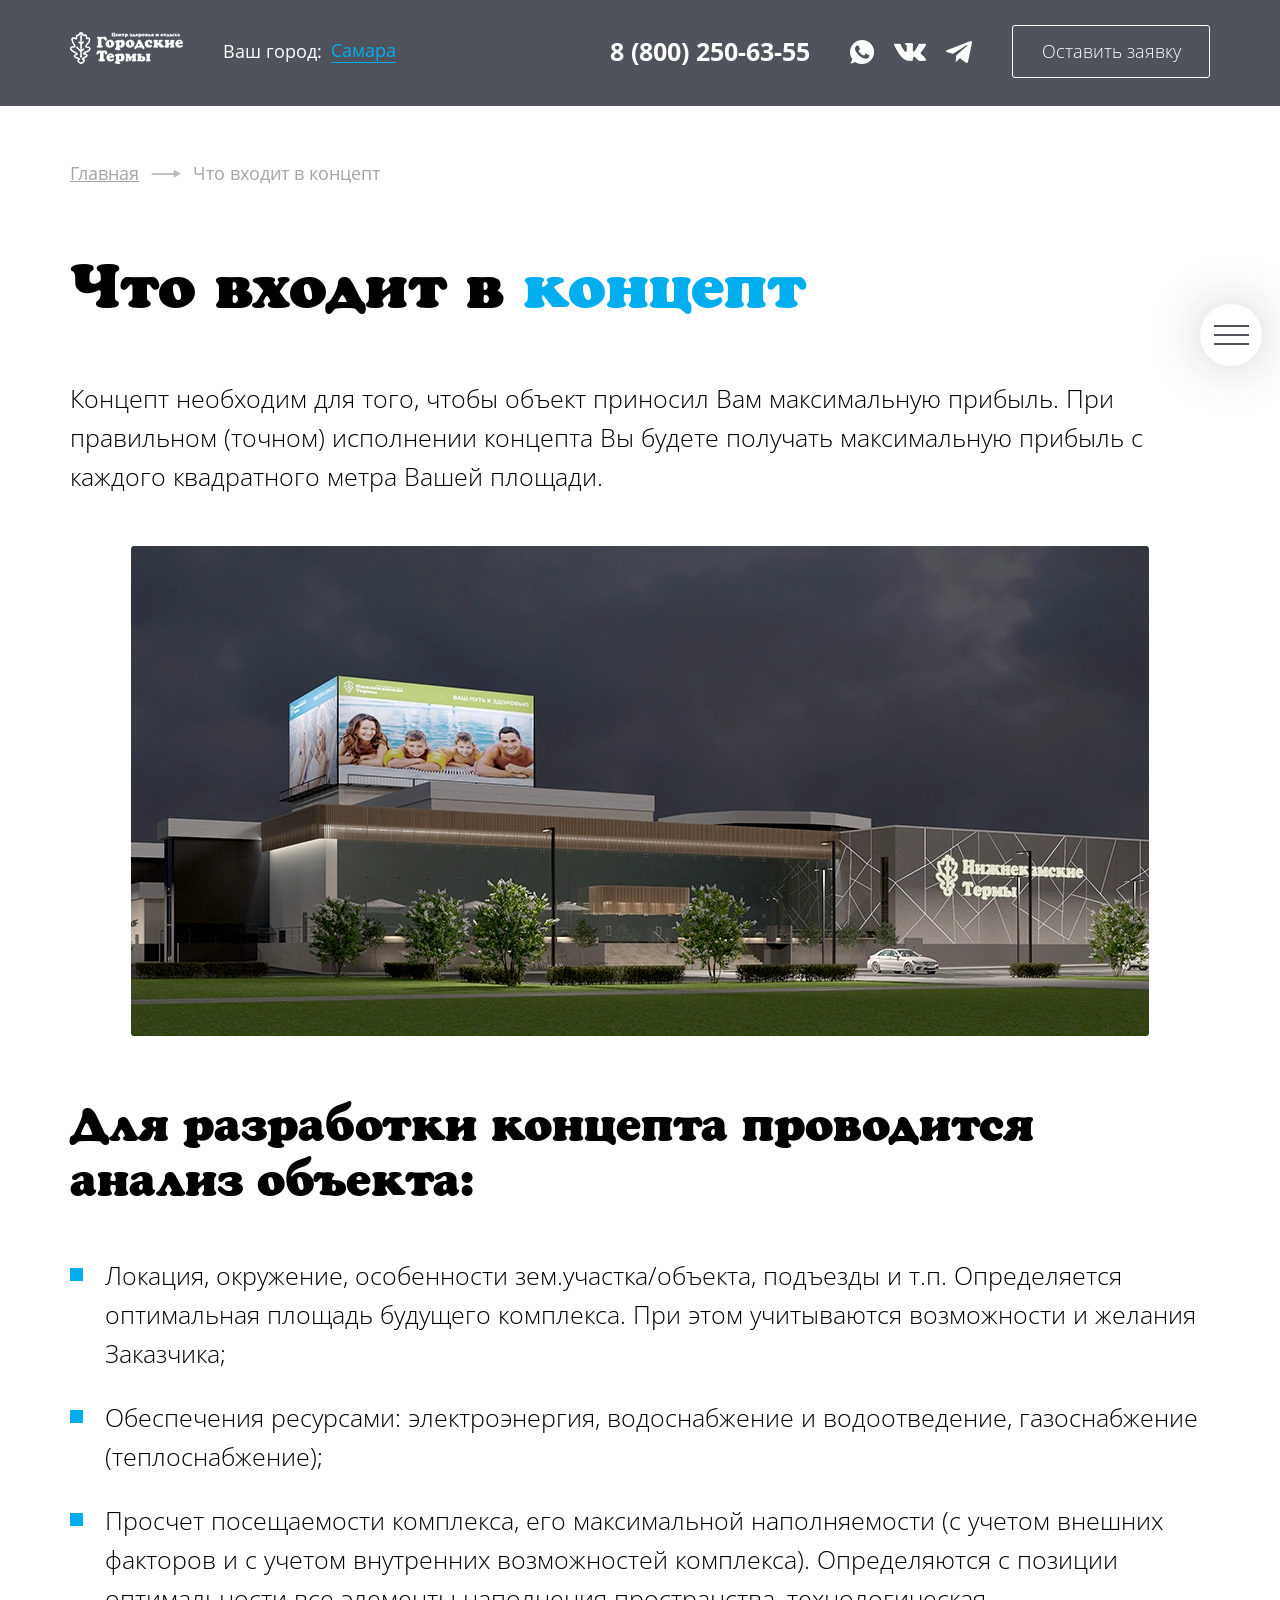
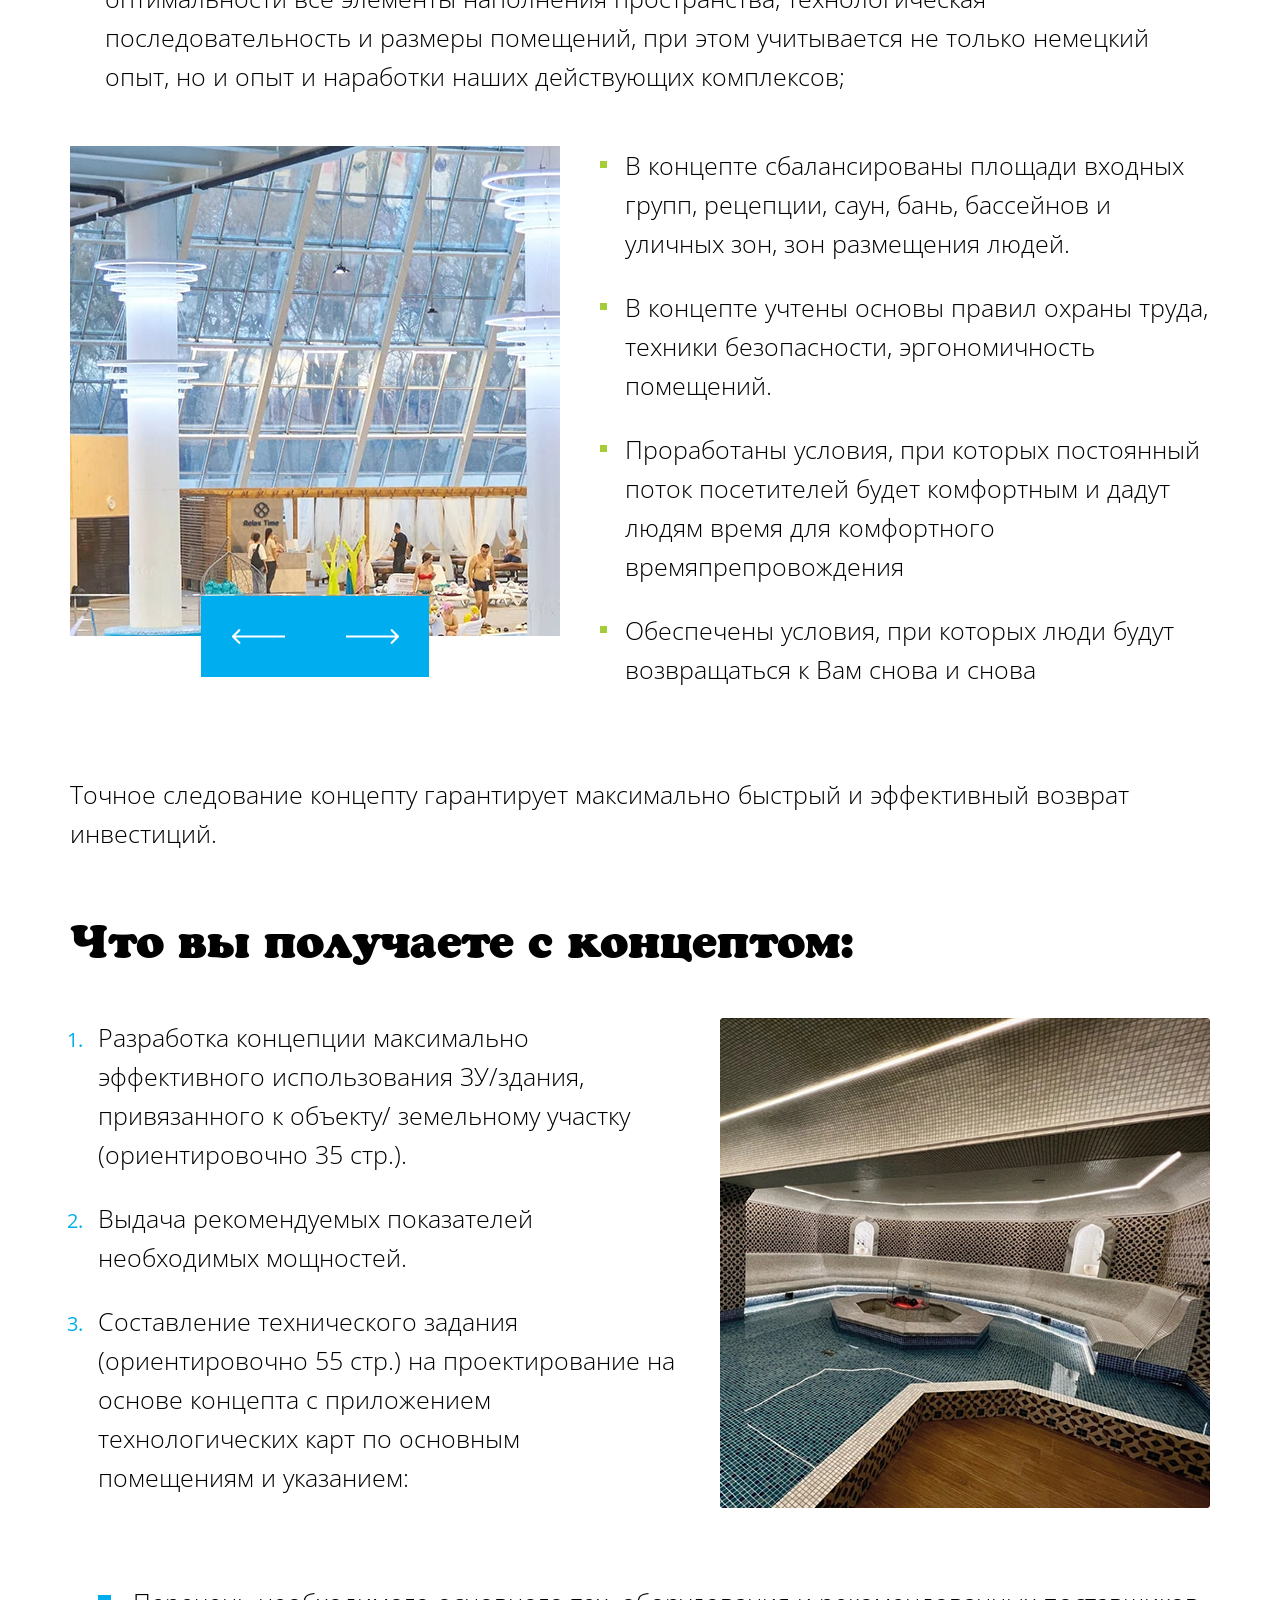
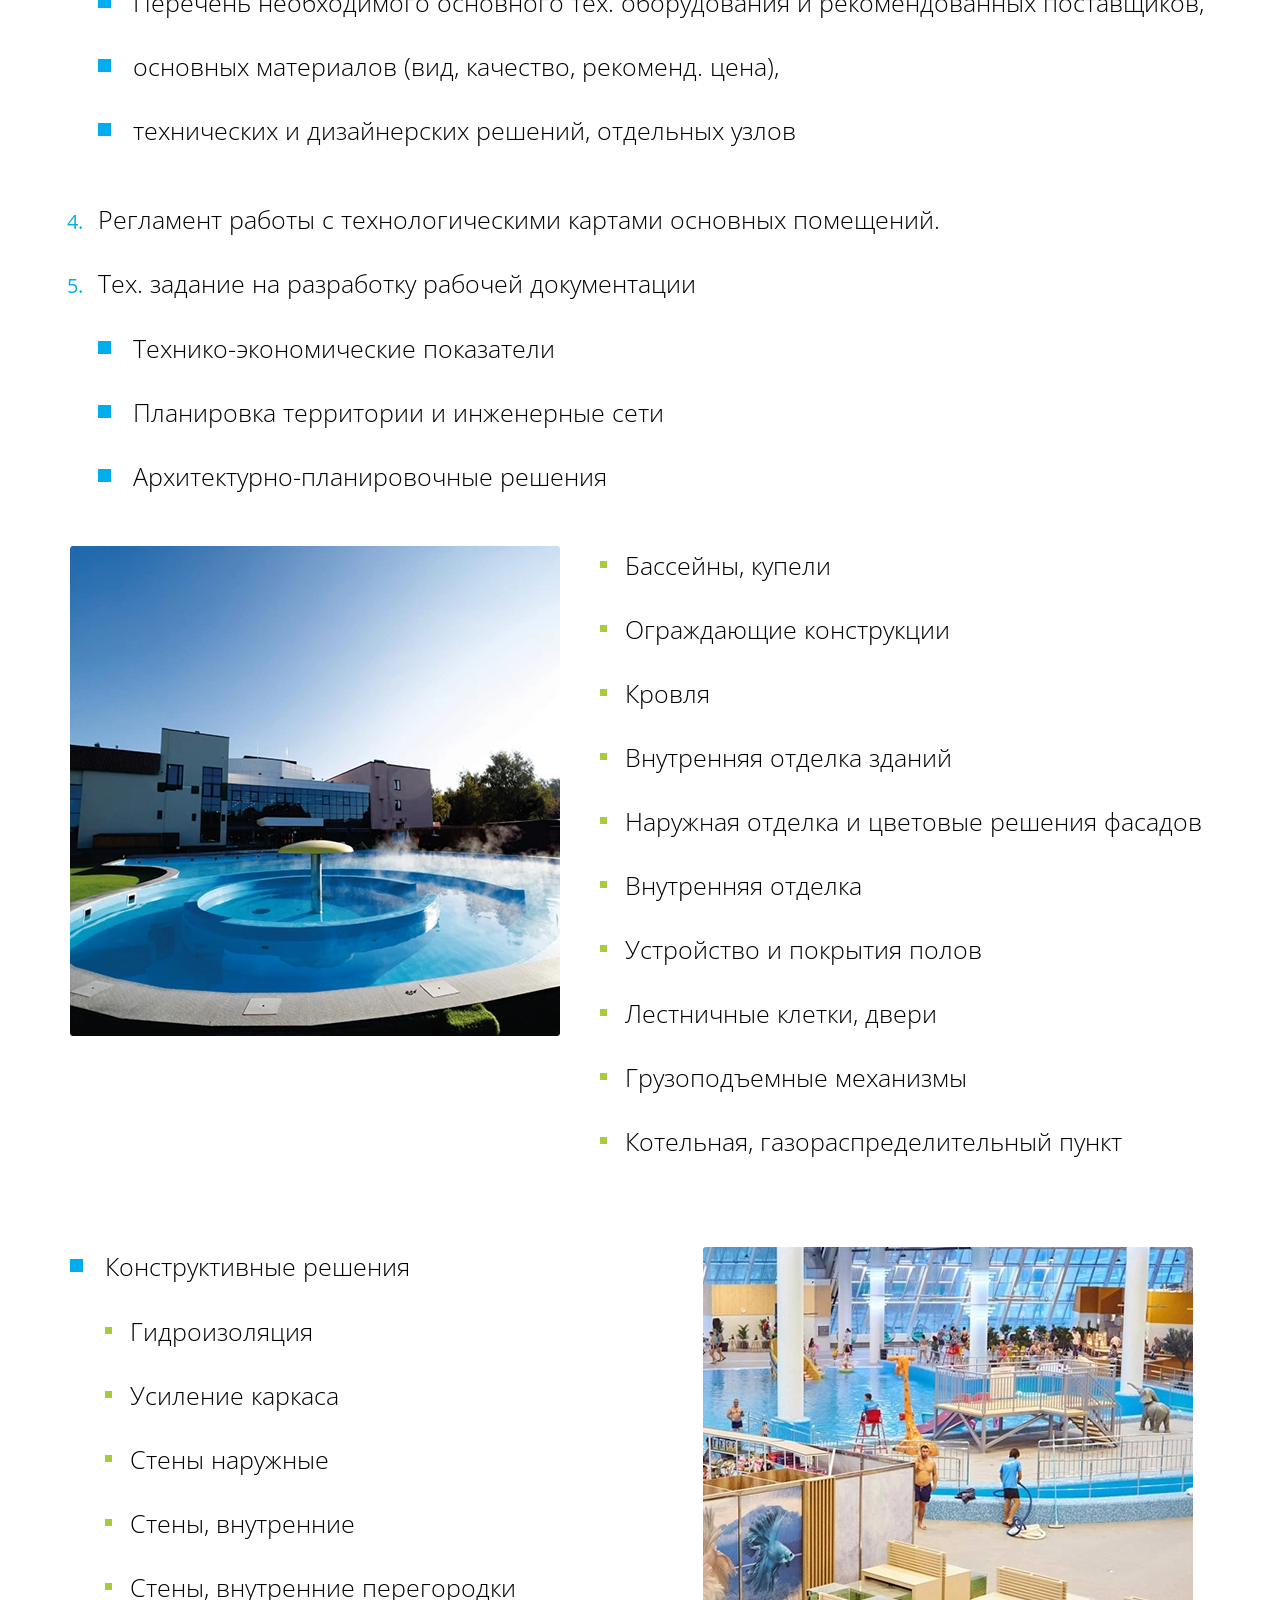
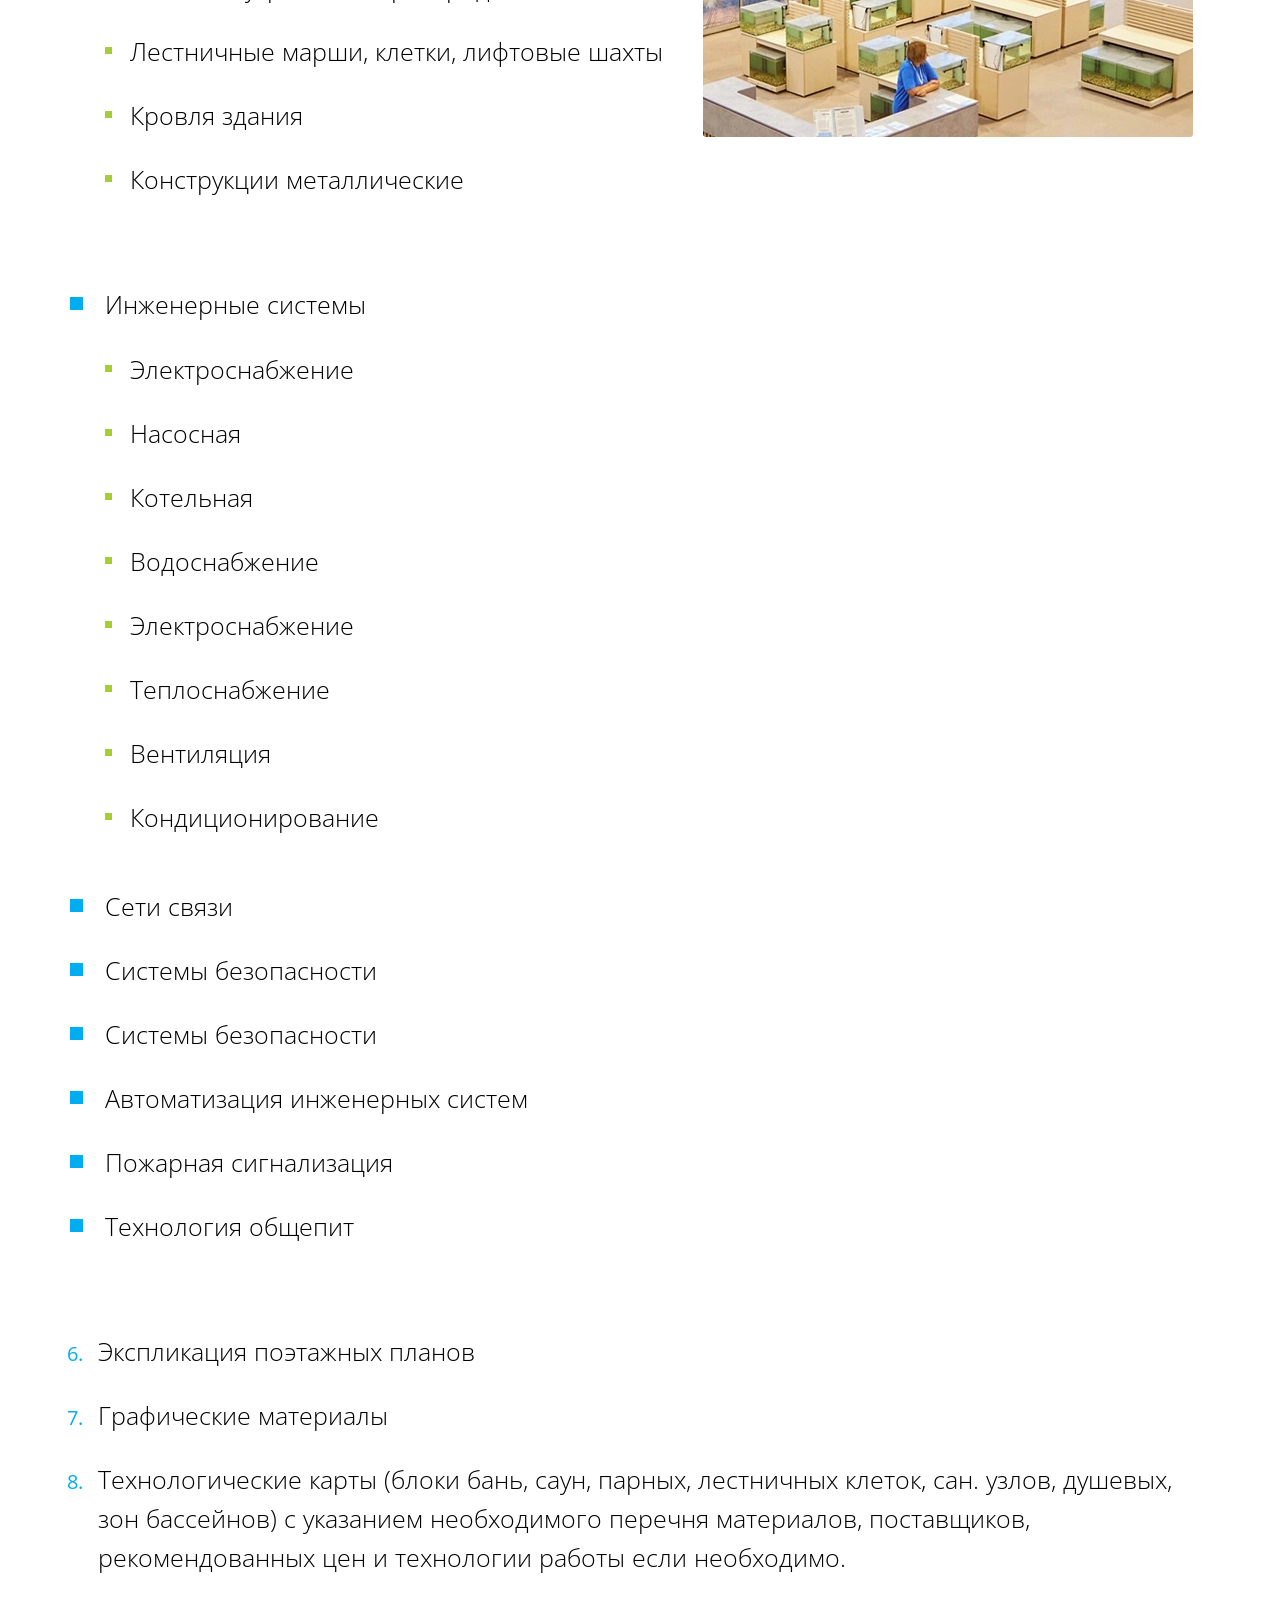
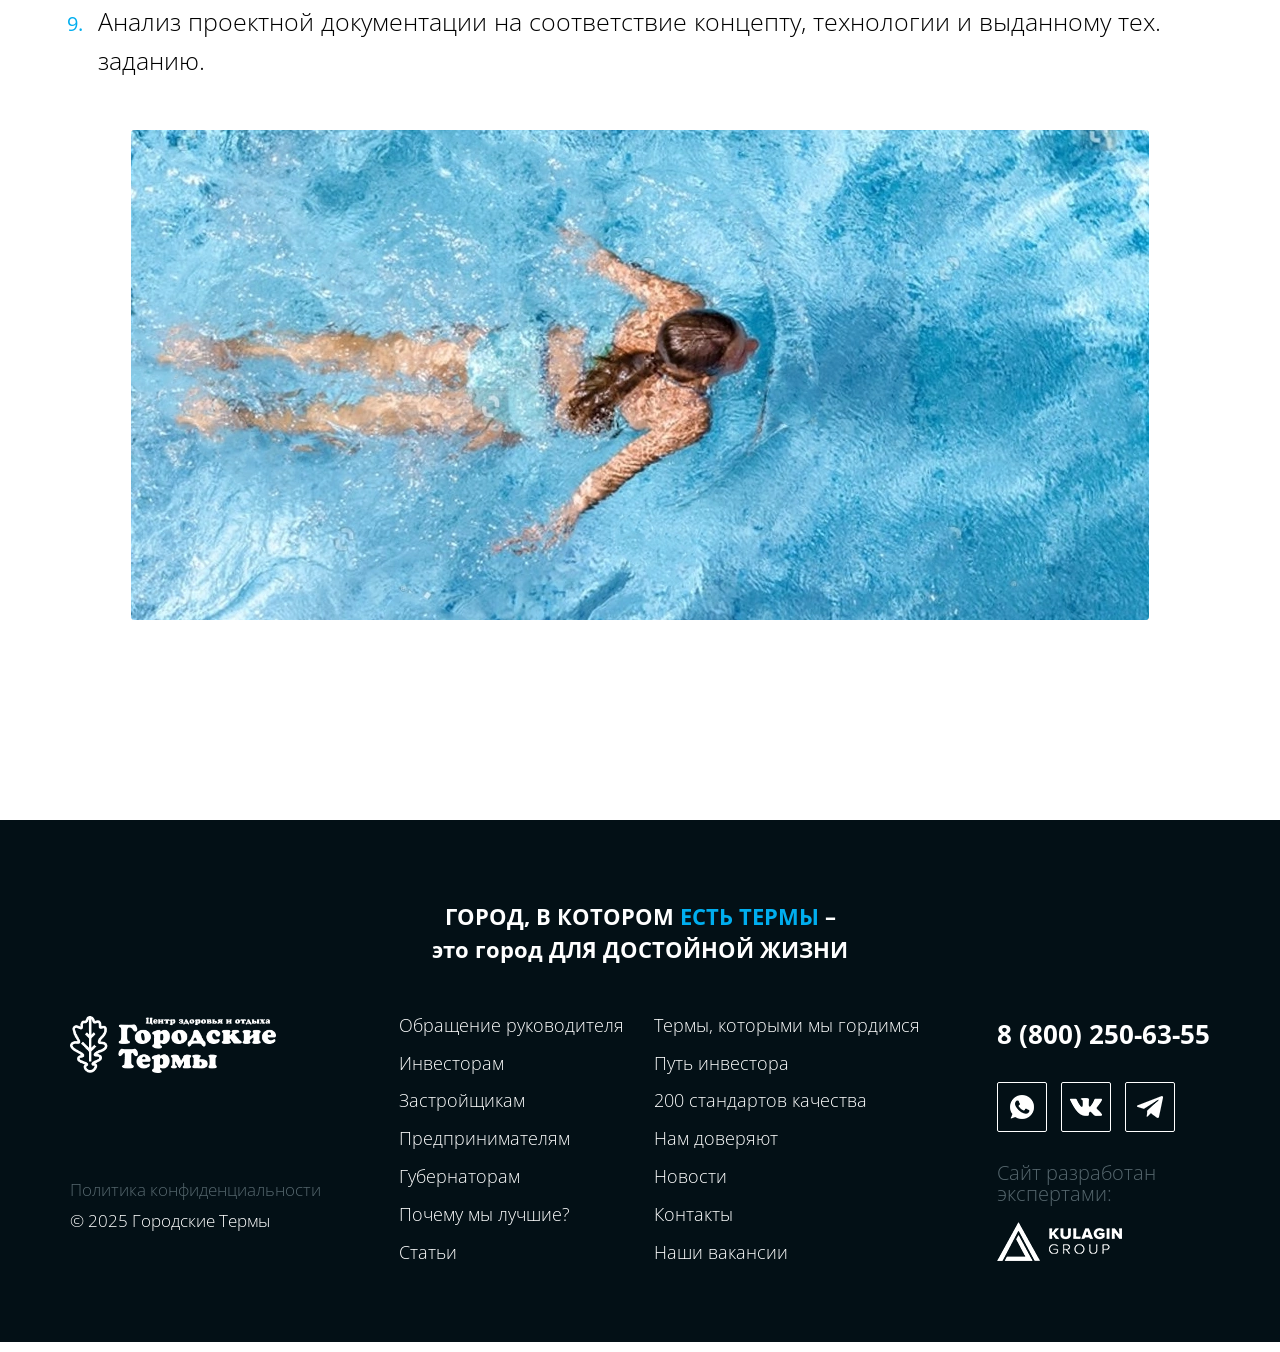
==== concept.html @ 2ad308ad "concept" ====
<!doctype html>
<html lang="en">
<head>
  <meta charset="UTF-8">
  <meta name="viewport"
        content="width=device-width, user-scalable=no, initial-scale=1.0, maximum-scale=1.0, minimum-scale=1.0">
  <meta http-equiv="X-UA-Compatible" content="ie=edge">

  <link rel="icon" type="image/png" href="favicon/favicon-96x96.png" sizes="96x96" />
  <link rel="icon" type="image/svg+xml" href="favicon/favicon.svg" />
  <link rel="shortcut icon" href="favicon/favicon.ico" />
  <link rel="apple-touch-icon" sizes="180x180" href="favicon/apple-touch-icon.png" />
  <link rel="manifest" href="favicon/site.webmanifest" />

  <link rel="stylesheet" href="css/style.css">

  <link
    rel="stylesheet"
    href="https://cdn.jsdelivr.net/npm/swiper@11/swiper-bundle.min.css"
  />

  <script src="https://cdn.jsdelivr.net/npm/swiper@11/swiper-bundle.min.js"></script>

  <title>Городские термы</title>

</head>
<body>

  <header class="header section">
    <div class="container header__container">
      <div class="header__row">
        <div class="header__box">
          <div class="header__logo">
            <picture class="header__logo-img">
              <source media="(min-width: 1024px)" srcset="img/logo-desktop.png">
              <img src="img/logo.png" alt="terms">
            </picture>
          </div>
          <div class="header__city">
            <div class="header__city-title">
              <span>Ваш город:</span>
              <div class="header__city-content">
                <button class="header__city-btn" id="city-btn">Самара</button>
                <div class="header__city-menu" id="city-menu">
                  <div class="header__city-ul">
                    <button class="header__city-close" id="city-close">
                      <img src="img/close.png" alt="close">
                      <img src="img/close-hover.png" alt="close">
                    </button>
                    <div class="header__city-list-title">Выберите город</div>
                    <div class="header__city-li">Нижнекамск</div>
                    <div class="header__city-li">Самара</div>
                    <div class="header__city-li">Воткинск</div>
                  </div>
                </div>
              </div>
            </div>
          </div>
        </div>
        <div class="header__block">
          <a href="tel:88002506355" class="header__tel">8 (800) 250-63-55</a>
          <div class="header__wrap">
            <div class="header__social">
              <a href="#" class="header__social-link">
                <img src="img/whatsapp.png" alt="whatsApp">
                <img src="img/whatsapp-hover.png" alt="whatsApp">
              </a>
              <a href="#" class="header__social-link">
                <img src="img/vk.png" alt="vkontakte">
                <img src="img/vk-hover.png" alt="vkontakte">
              </a>
              <a href="#" class="header__social-link">
                <img src="img/tg.png" alt="telegram">
                <img src="img/tg-hover.png" alt="telegram">
              </a>
            </div>
            <button data-modal class="button header__button">Оставить заявку</button>
          </div>
        </div>
      </div>
    </div>
  </header>
  <!-- /.header section -->

  <div class="concept__burger">
    <div class="concept__burger-line"></div>
    <div class="concept__burger-line"></div>
    <div class="concept__burger-line"></div>
  </div>

  <main>

    <div class="breadcrumbs section">
        <div class="container breadcrumbs__container">
            <div class="breadcrumbs__row">
                <a href="/" class="breadcrumbs__link">Главная</a>
                <img src="img/breadcrumbs-arrow.png" alt="arrow">
                <a class="breadcrumbs__link">Что входит в концепт</a>
            </div>
        </div>
    </div>

    <section class="section concept">
        <div class="container concept__container">
            <h1 class="concept__title">Что входит в <span>концепт</span></h1>
            <div class="concept__row">
                <div class="concept__content">
                    <p>Концепт необходим для того, чтобы объект приносил Вам максимальную прибыль. При правильном (точном) исполнении концепта Вы будете получать максимальную прибыль с каждого квадратного метра Вашей площади.</p>
                    <img src="img/concept/photo1.webp" alt="photo">
                    <h2>Для разработки концепта проводится <br> анализ объекта:</h2>
                    <ul>
                        <li>Локация, окружение, особенности зем.участка/объекта, подъезды и т.п. Определяется  оптимальная площадь будущего комплекса. При этом учитываются возможности и желания Заказчика;</li>
                        <li>Обеспечения ресурсами: электроэнергия, водоснабжение и водоотведение, газоснабжение (теплоснабжение);</li>
                        <li>Просчет посещаемости комплекса, его максимальной наполняемости (с учетом внешних факторов и с учетом внутренних возможностей  комплекса). Определяются с позиции оптимальности все элементы наполнения пространства, технологическая последовательность и размеры помещений, при этом учитывается не только немецкий опыт, но и опыт и наработки наших действующих комплексов;</li>
                    </ul>
                    <div class="concept__content-row">
                        <div class="concept__content-slider">
                            <div class="concept__content-window">
                                <div class="concept__content-field swiper-wrapper">
                                    <div class="concept__content-card swiper-slide">
                                        <img src="img/concept/photo2.webp" alt="photo">
                                    </div>
                                    <div class="concept__content-card swiper-slide">
                                        <img src="img/concept/photo2.webp" alt="photo">
                                    </div>
                                    <div class="concept__content-card swiper-slide">
                                        <img src="img/concept/photo2.webp" alt="photo">
                                    </div>
                                    <div class="concept__content-card swiper-slide">
                                        <img src="img/concept/photo2.webp" alt="photo">
                                    </div>
                                    <div class="concept__content-card swiper-slide">
                                        <img src="img/concept/photo2.webp" alt="photo">
                                    </div>
                                    <div class="concept__content-card swiper-slide">
                                        <img src="img/concept/photo2.webp" alt="photo">
                                    </div>
                                </div>
                            </div>
                            <div class="slider__interface concept__interface">
                                <button class="slider__btn concept-arrow-prev">
                                    <img src="img/arrow-prev.png" alt="previous">
                                </button>
                                <button class="slider__btn concept-arrow-next">
                                    <img src="img/arrow-next.png" alt="next">
                                </button>
                            </div>
                        </div>
                        <ul class="green">
                            <li>В концепте сбалансированы площади входных групп, рецепции, саун, бань, бассейнов и уличных зон, зон размещения людей. </li>
                            <li>В концепте учтены основы правил охраны труда, техники безопасности, эргономичность помещений.</li>
                            <li>Проработаны условия, при которых постоянный поток посетителей будет комфортным и дадут людям время для комфортного времяпрепровождения</li>
                            <li>Обеспечены условия, при которых люди будут возвращаться к Вам снова и снова</li>
                        </ul>
                    </div>
                    <p>Точное следование концепту гарантирует максимально быстрый и эффективный возврат инвестиций.</p>
                    <h3>Что вы получаете с концептом:</h3>
                    <span class="concept__content-row">
                        <ol>
                            <li>Разработка концепции максимально эффективного использования ЗУ/здания, привязанного к объекту/ земельному участку (ориентировочно 35 стр.).</li>
                            <li>Выдача рекомендуемых показателей необходимых мощностей.</li>
                            <li>Составление технического задания (ориентировочно 55 стр.) на проектирование на основе концепта с  приложением  технологических карт по основным помещениям и указанием:</li>
                        </ol>
                        <img src="img/concept/photo3.webp" alt="photo">
                    </span>
                    <ul class="pl">
                        <li>Перечень необходимого основного тех. оборудования и рекомендованных поставщиков,</li>
                        <li>основных материалов (вид, качество, рекоменд. цена),</li>
                        <li>технических и дизайнерских решений, отдельных узлов</li>
                    </ul>
                    <ol start="4">
                        <li>Регламент работы с технологическими картами основных помещений.</li>
                        <li>
                            Тех. задание на разработку рабочей документации
                            <ul>
                                <li>Технико-экономические показатели</li>
                                <li>Планировка территории и инженерные сети</li>
                                <li>Архитектурно-планировочные решения</li>
                            </ul>
                        </li>
                    </ol>
                    <span class="concept__content-row">
                        <img src="img/concept/photo4.webp" alt="photo">
                        <ul class="green">
                            <li>Бассейны, купели</li>
                            <li>Ограждающие конструкции</li>
                            <li>Кровля</li>
                            <li>Внутренняя отделка зданий</li>
                            <li>Наружная отделка и цветовые решения фасадов</li>
                            <li>Внутренняя отделка</li>
                            <li>Устройство и покрытия полов</li>
                            <li>Лестничные клетки, двери</li>
                            <li>Грузоподъемные механизмы</li>
                            <li>Котельная, газораспределительный пункт</li>
                        </ul>
                    </span>
                    <span class="concept__content-row">
                        <ul>
                            <li>
                                Конструктивные решения
                                <span class="concept__content-row">
                                    <ul class="green">
                                        <li>Гидроизоляция</li>
                                        <li>Усиление каркаса</li>
                                        <li>Стены наружные</li>
                                        <li>Стены, внутренние</li>
                                        <li>Стены, внутренние перегородки</li>
                                        <li>Лестничные марши, клетки, лифтовые шахты</li>
                                        <li>Кровля здания</li>
                                        <li>Конструкции металлические</li>
                                    </ul>
                                </span>
                            </li>
                            <li>
                                Инженерные системы
                                <ul class="green">
                                    <li>Электроснабжение</li>
                                    <li>Насосная</li>
                                    <li>Котельная</li>
                                    <li>Водоснабжение</li>
                                    <li>Электроснабжение</li>
                                    <li>Теплоснабжение</li>
                                    <li>Вентиляция</li>
                                    <li>Кондиционирование</li>
                                </ul>
                            </li>
                            <li>Сети связи</li>
                            <li>Системы безопасности</li>
                            <li>Системы безопасности</li>
                            <li>Автоматизация инженерных систем</li>
                            <li>Пожарная сигнализация</li>
                            <li>Технология общепит</li>
                        </ul>
                        <img src="img/concept/photo5.webp" alt="photo">
                    </span>
                    <ol start="6">
                        <li>Экспликация поэтажных планов</li>
                        <li>Графические материалы</li>
                        <li>Технологические карты (блоки бань, саун, парных,  лестничных клеток,  сан. узлов, душевых, зон бассейнов) с указанием необходимого перечня материалов, поставщиков, рекомендованных цен и технологии работы если необходимо.</li>
                        <li>Анализ проектной документации на соответствие концепту,  технологии и выданному тех. заданию.</li>
                    </ol>
                    <img src="img//concept/photo6.webp" alt="photo">
                </div>
                <div class="concept__menu">
                    <button class="concept__menu-close">
                        <img src="img/close.png" alt="close">
                        <img src="img/close-hover.png" alt="close">
                    </button>
                    <div class="concept__menu-ul">
                        <a href="#" class="concept__menu-link">
                            <span class="concept__menu-link-num">01</span>
                            <span class="concept__menu-link-text">Концепт- это пакет <br> документов</span>
                        </a>
                        <a href="#" class="concept__menu-link">
                            <span class="concept__menu-link-num">02</span>
                            <span class="concept__menu-link-text">Перечень работ <br> при управлении <br> ЦЗиО</span>
                        </a>
                        <a href="#" class="concept__menu-link">
                            <span class="concept__menu-link-num">03</span>
                            <span class="concept__menu-link-text">Прайс-лист</span>
                        </a>
                        <a href="#" class="concept__menu-link">
                            <span class="concept__menu-link-num">04</span>
                            <span class="concept__menu-link-text">Что входит <br> в договор-концепт</span>
                        </a>
                        <a href="#" class="concept__menu-link">
                            <span class="concept__menu-link-num">05</span>
                            <span class="concept__menu-link-text">Что входит в <br> договор-франшизы</span>
                        </a>
                        <a href="#" class="concept__menu-link">
                            <span class="concept__menu-link-num">06</span>
                            <span class="concept__menu-link-text">Что входит <br> во франшизу</span>
                        </a>
                        <a href="#" class="concept__menu-link">
                            <span class="concept__menu-link-num">07</span>
                            <span class="concept__menu-link-text">Что входит <br> в концепт</span>
                        </a>
                    </div>
                </div>
            </div>
        </div>
    </section>
    <!-- /.section concept -->

  </main>

  <footer class="section footer">
    <div class="container footer__container">
      <h3 class="footer__title">Город, в котором <br> <span class="footer__title-color">есть Термы</span> – <br> <span class="footer__title-low">это город</span> <br> для достойной жизни</h3>
      <div class="footer__row">
        <div class="footer__box">
          <div class="footer__logo">
            <img src="img/logo-black.png" alt="terms">
          </div>
          <div class="footer__politics desktop">
            Политика конфиденциальности
            <span>© 2025 Городские Термы</span>
          </div>
        </div>
        <div class="footer__wrap">
          <a href="tel:88002506355" class="footer__tel">8 (800) 250-63-55</a>
          <div class="footer__social">
            <a href="#" class="footer__social-link">
              <img src="img/whatsapp.png" alt="WhatsApp">
              <img src="img/whatsapp-hover.png" alt="WhatsApp">
            </a>
            <a href="#" class="footer__social-link">
              <img src="img/vk.png" alt="vkontakte">
              <img src="img/vk-hover.png" alt="vkontakte">
            </a>
            <a href="#" class="footer__social-link">
              <img src="img/tg.png" alt="telegram">
              <img src="img/tg-hover.png" alt="telegram">
            </a>
          </div>
          <div class="footer__kulagin desktop">
            <div class="footer__kulagin-title">Сайт разработан <br> экспертами:</div>
            <a href="#" class="footer__kulagin-link">
              <img src="img/kulagin.png" alt="kulagin">
              <img src="img/kulagin-hover.png" alt="kulagin">
            </a>
          </div>
        </div>
        <div class="footer__links">
          <div class="footer__block">
            <a href="#" class="footer__block-link">Обращение руководителя</a>
            <a href="#" class="footer__block-link">Инвесторам</a>
            <a href="#" class="footer__block-link">Застройщикам</a>
            <a href="#" class="footer__block-link">Предпринимателям</a>
            <a href="#" class="footer__block-link">Губернаторам</a>
            <a href="#" class="footer__block-link">Почему мы лучшие?</a>
            <a href="#" class="footer__block-link">Статьи</a>
          </div>
          <div class="footer__block">
            <a href="#" class="footer__block-link">Термы, которыми мы гордимся</a>
            <a href="#" class="footer__block-link">Путь инвестора</a>
            <a href="#" class="footer__block-link">200 стандартов качества</a>
            <a href="#" class="footer__block-link">Нам доверяют</a>
            <a href="#" class="footer__block-link">Новости</a>
            <a href="#" class="footer__block-link">Контакты</a>
            <a href="#" class="footer__block-link">Наши вакансии</a>
          </div>
        </div>
      </div>
      <div class="footer__politics">
          Политика конфиденциальности
          <span>© 2025 Городские Термы</span>
        </div>
        <div class="footer__kulagin">
          <div class="footer__kulagin-title">Сайт разработан <br> экспертами:</div>
          <a href="#" class="footer__kulagin-link">
            <img src="img/kulagin.png" alt="kulagin">
            <img src="img/kulagin-hover.png" alt="kulagin">
          </a>
        </div>
    </div>
  </footer>
  <!-- /.section footer -->

  <div class="modal">
    <div class="modal__container">
      <div class="modal__dialog">
        <button data-modal-close class="modal__close">
          <img src="img/close.png" alt="close">
          <img src="img/close-hover.png" alt="close">
        </button>
        <form class="modal__form form success">
          <div class="form__success">
            <h3 class="form__title">Ваша заявка <br> успешно отправлена</h3>
            <div class="form__subtitle">Наш представитель свяжется <br> с вами в самые короткие сроки</div>
            <button data-modal-close class="form__button button success">Вернуться на страницу</button>
          </div>
          <div class="form__content">
            <h3 class="form__title">Заполните заявку</h3>
            <div class="form__subtitle">Напишите или позвоните нам</div>
            <div class="form__fields">
              <div class="input-group form__input-group">
                <input type="text" placeholder="Ваше имя" class="input form__input">
              </div>
              <div class="input-group form__input-group">
                <input type="text" placeholder="Город" class="input form__input">
              </div>
              <div class="input-group form__input-group">
                <input type="email" placeholder="E-mail" class="input form__input">
              </div>
              <div class="input-group form__input-group">
                <input type="tel" placeholder="+7 (___)______" class="input form__input">
              </div>
            </div>
            <label class="politics form__politics">
              <input checked type="checkbox" class="politics__input">
              <span class="politics__ok"></span>
              <span class="politics__text">Я согласен на <a href="#">обработку персональных данных</a></span>
            </label>
            <button class="form__button button">Отправить</button>
          </div>
        </form>
      </div>
    </div>
  </div>

  <script src="js/script.js"></script>

</body>
</html>
---- css/style.css ----
@font-face {
  font-family: "OpenSans";
  src: url("../fonts/OpenSans/OpenSans-Bold.woff") format("woff"), url("../fonts/OpenSans/OpenSans-Bold.woff2") format("woff");
  font-weight: 700;
  font-style: normal;
}
@font-face {
  font-family: "OpenSans";
  src: url("../fonts/OpenSans/OpenSans-Light.woff") format("woff"), url("../fonts/OpenSans/OpenSans-Light.woff2") format("woff");
  font-weight: 300;
  font-style: normal;
}
@font-face {
  font-family: "OpenSans";
  src: url("../fonts/OpenSans/OpenSans.woff") format("woff"), url("../fonts/OpenSans/OpenSans.woff2") format("woff");
  font-weight: 400;
  font-style: normal;
}
@font-face {
  font-family: "OpenSans";
  src: url("../fonts/OpenSans/OpenSans-ExtraBold.woff") format("woff"), url("../fonts/OpenSans/OpenSans-ExtraBold.woff2") format("woff");
  font-weight: 800;
  font-style: normal;
}
@font-face {
  font-family: "AGCrownStyle";
  src: url("../fonts/AGCrownStyle/AGCrownStyle-Roman.woff") format("woff"), url("../fonts/AGCrownStyle/AGCrownStyle-Roman.woff2") format("woff");
  font-weight: 700;
  font-style: normal;
}
/*! normalize.css v8.0.1 | MIT License | github.com/necolas/normalize.css */
/* Document
   ========================================================================== */
/**
 * 1. Correct the line height in all browsers.
 * 2. Prevent adjustments of font size after orientation changes in iOS.
 */
html {
  line-height: 1.15; /* 1 */
  -webkit-text-size-adjust: 100%; /* 2 */
}

/* Sections
   ========================================================================== */
/**
 * Remove the margin in all browsers.
 */
body {
  margin: 0;
}

/**
 * Render the `main` element consistently in IE.
 */
main {
  display: block;
}

/* Grouping content
   ========================================================================== */
/**
 * 1. Add the correct box sizing in Firefox.
 * 2. Show the overflow in Edge and IE.
 */
hr {
  box-sizing: content-box; /* 1 */
  height: 0; /* 1 */
  overflow: visible; /* 2 */
}

/**
 * 1. Correct the inheritance and scaling of font size in all browsers.
 * 2. Correct the odd `em` font sizing in all browsers.
 */
pre {
  font-family: monospace, monospace; /* 1 */
  font-size: 1em; /* 2 */
}

/* Text-level semantics
   ========================================================================== */
/**
 * Remove the gray background on active links in IE 10.
 */
a {
  background-color: transparent;
}

/**
 * 1. Remove the bottom border in Chrome 57-
 * 2. Add the correct text decoration in Chrome, Edge, IE, Opera, and Safari.
 */
abbr[title] {
  border-bottom: none; /* 1 */
  text-decoration: underline; /* 2 */
  -webkit-text-decoration: underline dotted;
  text-decoration: underline dotted; /* 2 */
}

/**
 * Add the correct font weight in Chrome, Edge, and Safari.
 */
b,
strong {
  font-weight: bolder;
}

/**
 * 1. Correct the inheritance and scaling of font size in all browsers.
 * 2. Correct the odd `em` font sizing in all browsers.
 */
code,
kbd,
samp {
  font-family: monospace, monospace; /* 1 */
  font-size: 1em; /* 2 */
}

/**
 * Add the correct font size in all browsers.
 */
small {
  font-size: 80%;
}

/**
 * Prevent `sub` and `sup` elements from affecting the line height in
 * all browsers.
 */
sub,
sup {
  font-size: 75%;
  line-height: 0;
  position: relative;
  vertical-align: baseline;
}

sub {
  bottom: -0.25em;
}

sup {
  top: -0.5em;
}

/* Embedded content
   ========================================================================== */
/**
 * Remove the border on images inside links in IE 10.
 */
img {
  border-style: none;
}

/* Forms
   ========================================================================== */
/**
 * 1. Change the font styles in all browsers.
 * 2. Remove the margin in Firefox and Safari.
 */
button,
input,
optgroup,
select,
textarea {
  font-family: inherit; /* 1 */
  font-size: 100%; /* 1 */
  line-height: 1.15; /* 1 */
  margin: 0; /* 2 */
}

/**
 * Show the overflow in IE.
 * 1. Show the overflow in Edge.
 */
button,
input { /* 1 */
  overflow: visible;
}

/**
 * Remove the inheritance of text transform in Edge, Firefox, and IE.
 * 1. Remove the inheritance of text transform in Firefox.
 */
button,
select { /* 1 */
  text-transform: none;
}

/**
 * Correct the inability to style clickable types in iOS and Safari.
 */
button,
[type=button],
[type=reset],
[type=submit] {
  -webkit-appearance: button;
}

/**
 * Remove the inner border and padding in Firefox.
 */
button::-moz-focus-inner,
[type=button]::-moz-focus-inner,
[type=reset]::-moz-focus-inner,
[type=submit]::-moz-focus-inner {
  border-style: none;
  padding: 0;
}

/**
 * Restore the focus styles unset by the previous rule.
 */
button:-moz-focusring,
[type=button]:-moz-focusring,
[type=reset]:-moz-focusring,
[type=submit]:-moz-focusring {
  outline: 1px dotted ButtonText;
}

/**
 * Correct the padding in Firefox.
 */
fieldset {
  padding: 0.35em 0.75em 0.625em;
}

/**
 * 1. Correct the text wrapping in Edge and IE.
 * 2. Correct the color inheritance from `fieldset` elements in IE.
 * 3. Remove the padding so developers are not caught out when they zero out
 *    `fieldset` elements in all browsers.
 */
legend {
  box-sizing: border-box; /* 1 */
  color: inherit; /* 2 */
  display: table; /* 1 */
  max-width: 100%; /* 1 */
  padding: 0; /* 3 */
  white-space: normal; /* 1 */
}

/**
 * Add the correct vertical alignment in Chrome, Firefox, and Opera.
 */
progress {
  vertical-align: baseline;
}

/**
 * Remove the default vertical scrollbar in IE 10+.
 */
textarea {
  overflow: auto;
}

/**
 * 1. Add the correct box sizing in IE 10.
 * 2. Remove the padding in IE 10.
 */
[type=checkbox],
[type=radio] {
  box-sizing: border-box; /* 1 */
  padding: 0; /* 2 */
}

/**
 * Correct the cursor style of increment and decrement buttons in Chrome.
 */
[type=number]::-webkit-inner-spin-button,
[type=number]::-webkit-outer-spin-button {
  height: auto;
}

/**
 * 1. Correct the odd appearance in Chrome and Safari.
 * 2. Correct the outline style in Safari.
 */
[type=search] {
  -webkit-appearance: textfield; /* 1 */
  outline-offset: -2px; /* 2 */
}

/**
 * Remove the inner padding in Chrome and Safari on macOS.
 */
[type=search]::-webkit-search-decoration {
  -webkit-appearance: none;
}

/**
 * 1. Correct the inability to style clickable types in iOS and Safari.
 * 2. Change font properties to `inherit` in Safari.
 */
::-webkit-file-upload-button {
  -webkit-appearance: button; /* 1 */
  font: inherit; /* 2 */
}

/* Interactive
   ========================================================================== */
/*
 * Add the correct display in Edge, IE 10+, and Firefox.
 */
details {
  display: block;
}

/*
 * Add the correct display in all browsers.
 */
summary {
  display: list-item;
}

/* Misc
   ========================================================================== */
/**
 * Add the correct display in IE 10+.
 */
template {
  display: none;
}

/**
 * Add the correct display in IE 10.
 */
[hidden] {
  display: none;
}

* {
  margin: 0;
  padding: 0;
  box-sizing: border-box;
}

html {
  scroll-behavior: smooth;
}

img {
  max-width: 100%;
  height: auto;
}

body {
  font-size: 18px;
  line-height: 28px;
  font-family: "OpenSans", sans-serif;
  font-style: normal;
  font-weight: 400;
  color: #000;
  background: #fff;
}

.button {
  font-family: "OpenSans", sans-serif;
  font-weight: 700;
  font-size: 18px;
  line-height: 36px;
  text-align: center;
  color: #fff;
  cursor: pointer;
  text-decoration: none;
  border: none;
  border-radius: 3px;
  width: 100%;
  min-height: 58px;
  max-width: 268px;
  position: relative;
  background: #00adef;
  transition: 0.3s;
  display: flex;
  align-items: center;
  justify-content: center;
}
.button:hover {
  background: #1587bd;
}
.button--effect {
  position: relative;
  overflow: hidden;
}
.button--effect:hover {
  transform: none;
}
.button--effect::after {
  content: "";
  position: absolute;
  width: 100%;
  height: 200%;
  transform: translateY(-50%);
  background: linear-gradient(to right top, transparent 29%, rgba(255, 255, 255, 0.8) 29% 32%, transparent 32% 35%, rgba(255, 255, 255, 0.8) 35% 40%, transparent 42% 45%, rgba(67, 66, 66, 0.7) 45% 55%, transparent 55% 58%, rgba(255, 255, 255, 0.8) 58% 61%, transparent 61%);
  opacity: 0.3;
  left: 0;
  top: 0;
  transition: 0.8s;
  z-index: 3;
  animation: toRight 6s infinite;
}

.input {
  width: 100%;
  padding: 0;
  height: 50px;
  border: none;
  border-bottom: 2px solid #707885;
  background: transparent;
  color: #fff;
  font-family: "OpenSans", sans-serif;
  font-size: 19px;
  line-height: 36px;
  font-weight: 300;
  position: relative;
}
.input:focus {
  outline: none;
}
.input::-moz-placeholder {
  color: #fff;
}
.input::placeholder {
  color: #fff;
}

.input-group {
  width: 100%;
  position: relative;
}

.politics {
  display: flex;
  gap: 20px;
  cursor: pointer;
  align-items: flex-start;
  position: relative;
  justify-content: center;
  max-width: 460px;
  margin: 0 auto;
}
.politics a {
  color: #00aeef;
}
.politics__input {
  display: none;
}
.politics__input:checked + .politics__ok::before {
  display: block;
}
.politics__text {
  font-family: "OpenSans", sans-serif;
  font-weight: 300;
  font-size: 18px;
  line-height: 28px;
  color: #fff;
  text-align: left;
  max-width: 220px;
}
.politics__ok {
  margin-top: 5px;
  min-width: 20px;
  width: 20px;
  height: 20px;
  border: 1px solid #fff;
  border-radius: 3px;
  position: relative;
  background: transparent;
}
.politics__ok::before {
  content: "";
  position: absolute;
  left: 50%;
  top: 50%;
  transform: translate(-50%, -50%);
  width: 12px;
  height: 8px;
  background: url("../img/ok.png") no-repeat center/contain;
  display: none;
}

.img-box {
  display: flex;
  align-items: center;
  justify-content: center;
}

.label {
  font-family: "UniNeue", sans-serif;
  font-size: 14px;
  font-weight: 800;
  line-height: 16.8px;
  text-align: left;
  color: #000019;
  margin-bottom: 10px;
  display: block;
  opacity: 0.8;
}

.section {
  max-width: 1920px;
  margin: auto;
  padding-left: 20px;
  padding-right: 20px;
}
.section__title {
  font-family: "AGCrownStyle", sans-serif;
  font-style: normal;
  font-weight: 700;
  font-size: 28px;
  line-height: 38px;
  color: #000000;
}
.section__title span {
  color: #00aeef;
  text-transform: uppercase;
}

.container {
  max-width: 540px;
  margin: 0 auto;
}

.row {
  display: flex;
  justify-content: space-between;
  align-items: flex-start;
}
.row--center {
  align-items: center;
}

@keyframes toRight {
  0% {
    left: -100%;
  }
  85% {
    left: -100%;
  }
  100% {
    left: 100%;
  }
}
@keyframes noise-anim {
  0% {
    clip: rect(86px, 9999px, 29px, 0);
  }
  5% {
    clip: rect(61px, 9999px, 98px, 0);
  }
  10% {
    clip: rect(71px, 9999px, 68px, 0);
  }
  15% {
    clip: rect(91px, 9999px, 46px, 0);
  }
  20% {
    clip: rect(80px, 9999px, 60px, 0);
  }
  25% {
    clip: rect(71px, 9999px, 32px, 0);
  }
  30% {
    clip: rect(41px, 9999px, 96px, 0);
  }
  35% {
    clip: rect(78px, 9999px, 100px, 0);
  }
  40% {
    clip: rect(56px, 9999px, 61px, 0);
  }
  45% {
    clip: rect(99px, 9999px, 5px, 0);
  }
  50% {
    clip: rect(48px, 9999px, 76px, 0);
  }
  55% {
    clip: rect(53px, 9999px, 35px, 0);
  }
  60% {
    clip: rect(76px, 9999px, 53px, 0);
  }
  65% {
    clip: rect(83px, 9999px, 95px, 0);
  }
  70% {
    clip: rect(52px, 9999px, 31px, 0);
  }
  75% {
    clip: rect(18px, 9999px, 29px, 0);
  }
  80% {
    clip: rect(48px, 9999px, 58px, 0);
  }
  85% {
    clip: rect(33px, 9999px, 100px, 0);
  }
  90% {
    clip: rect(28px, 9999px, 20px, 0);
  }
  95% {
    clip: rect(2px, 9999px, 15px, 0);
  }
  100% {
    clip: rect(11px, 9999px, 52px, 0);
  }
}
@keyframes noise-anim-2 {
  0% {
    clip: rect(83px, 9999px, 20px, 0);
  }
  5% {
    clip: rect(48px, 9999px, 43px, 0);
  }
  10% {
    clip: rect(50px, 9999px, 58px, 0);
  }
  15% {
    clip: rect(18px, 9999px, 85px, 0);
  }
  20% {
    clip: rect(90px, 9999px, 10px, 0);
  }
  25% {
    clip: rect(36px, 9999px, 32px, 0);
  }
  30% {
    clip: rect(22px, 9999px, 25px, 0);
  }
  35% {
    clip: rect(49px, 9999px, 54px, 0);
  }
  40% {
    clip: rect(43px, 9999px, 45px, 0);
  }
  45% {
    clip: rect(49px, 9999px, 19px, 0);
  }
  50% {
    clip: rect(87px, 9999px, 55px, 0);
  }
  55% {
    clip: rect(16px, 9999px, 48px, 0);
  }
  60% {
    clip: rect(43px, 9999px, 10px, 0);
  }
  65% {
    clip: rect(31px, 9999px, 10px, 0);
  }
  70% {
    clip: rect(39px, 9999px, 45px, 0);
  }
  75% {
    clip: rect(93px, 9999px, 68px, 0);
  }
  80% {
    clip: rect(89px, 9999px, 33px, 0);
  }
  85% {
    clip: rect(96px, 9999px, 87px, 0);
  }
  90% {
    clip: rect(72px, 9999px, 32px, 0);
  }
  95% {
    clip: rect(30px, 9999px, 90px, 0);
  }
  100% {
    clip: rect(12px, 9999px, 16px, 0);
  }
}
@keyframes pulse {
  0% {
    transform: scale(0.5);
    opacity: 0;
  }
  50% {
    opacity: 1;
  }
  100% {
    transform: scale(1);
    opacity: 0;
  }
}
@keyframes fadeIn {
  0% {
    opacity: 0;
  }
  100% {
    opacity: 1;
  }
}
.slider__interface {
  display: none;
  justify-content: center;
  margin-top: -40px;
  position: relative;
  z-index: 2;
}
.slider__btn {
  width: 114px;
  height: 81px;
  display: flex;
  align-items: center;
  justify-content: center;
  cursor: pointer;
  background: #00aeef;
  border: none;
  transition: 0.3s;
}
.slider__btn:hover {
  background: #1588bd;
}

.interface-circle {
  display: flex;
  gap: 20px;
  align-items: flex-start;
}
.interface-circle-button {
  border: none;
  background: none;
  cursor: pointer;
  display: flex;
  width: -moz-max-content;
  width: max-content;
  min-width: -moz-max-content;
  min-width: max-content;
}
.interface-circle-button img:last-child {
  display: none;
}
.interface-circle-button:hover img:first-child {
  display: none;
}
.interface-circle-button:hover img:last-child {
  display: block;
}

.form {
  background: url("../img/bg.webp") no-repeat center/cover;
  padding: 70px 25px 90px;
  position: relative;
}
.form__title {
  font-size: 28px;
  line-height: 38px;
  color: #fff;
  font-weight: 700;
  font-family: OpenSans, sans-serif;
  text-align: center;
  margin-bottom: 12px;
}
.form__subtitle {
  font-size: 22px;
  line-height: 30px;
  color: #ffffff;
  font-weight: 300;
  font-family: OpenSans;
  text-align: center;
  margin-bottom: 10px;
}
.form__fields {
  display: flex;
  flex-direction: column;
  gap: 10px;
  margin: 0 auto 40px;
  max-width: 460px;
}
.form__politics {
  margin-bottom: 30px;
}
.form__button {
  padding: 0 33px;
  background: #fff;
  margin: 0 auto;
  color: #000;
  font-size: 19px;
  line-height: 20px;
  max-width: -moz-max-content;
  max-width: max-content;
}
.form__button:hover {
  background: #00adef;
}
.form__content {
  width: 100%;
  transition: 0.3s;
}
.form__success {
  position: absolute;
  width: 100%;
  height: 100%;
  left: 0;
  top: 0;
  display: flex;
  flex-direction: column;
  align-items: center;
  justify-content: center;
  gap: 16px;
  transition: 0.3s;
  visibility: hidden;
  opacity: 0;
  padding: 20px;
}
.form.success .form__content {
  opacity: 0;
  visibility: hidden;
}
.form.success .form__success {
  visibility: visible;
  opacity: 1;
}

.breadcrumbs {
  margin: 58px auto 62px;
}
.breadcrumbs__row {
  display: flex;
  align-items: center;
  gap: 12px;
  flex-wrap: wrap;
}
.breadcrumbs__link {
  font-size: 18px;
  line-height: 110%;
  color: #a6a6a6;
  font-weight: 400;
  font-family: OpenSans, sans-serif;
}

.header {
  background: #4f545c;
  padding: 25px 20px 47px;
}
.header__row {
  display: flex;
  flex-direction: column;
  gap: 28px;
  align-items: center;
}
.header__box {
  width: 100%;
  display: flex;
  align-items: center;
  justify-content: space-between;
}
.header__city-title {
  font-size: 18px;
  line-height: 110%;
  color: #ffffff;
  font-weight: 400;
  font-family: OpenSans, sans-serif;
  display: flex;
  justify-content: flex-end;
  gap: 0 9px;
  flex-wrap: wrap;
  align-items: center;
}
.header__city-btn {
  background: none;
  border: none;
  color: #00aeef;
  padding-bottom: 1px;
  border-bottom: 1px solid #00aeef;
  cursor: pointer;
}
.header__city-menu {
  position: fixed;
  left: 0;
  top: 0;
  width: 100%;
  height: 100%;
  z-index: 198;
  padding: 66px 30px;
  background: #031016;
  display: flex;
  justify-content: center;
  align-items: flex-start;
  opacity: 0;
  visibility: hidden;
  transition: 0.3s;
  overflow: auto;
}
.header__city-menu.active {
  opacity: 1;
  visibility: visible;
}
.header__city-ul {
  width: 100%;
  padding: 50px 0 40px;
  display: flex;
  flex-direction: column;
  align-items: center;
  border-radius: 3px;
  background: #fff;
  position: relative;
}
.header__city-list-title {
  font-size: 23px;
  line-height: 100%;
  color: #000000;
  font-weight: 700;
  font-family: OpenSans, sans-serif;
  text-align: center;
  padding: 10px 0;
}
.header__city-li {
  padding: 10px 0;
  cursor: pointer;
  font-size: 17px;
  line-height: 16px;
  color: #000000;
  font-weight: 700;
  font-family: OpenSans, sans-serif;
  text-align: center;
  width: 100%;
}
.header__city-li.active {
  color: #00aeef;
}
.header__city-li:hover {
  color: #00aeef;
}
.header__city-close {
  position: absolute;
  right: 0;
  top: 0;
  border-radius: 3px;
  width: 46px;
  height: 46px;
  display: flex;
  align-items: center;
  justify-content: center;
  background: #4f545c;
  cursor: pointer;
  border: none;
}
.header__city-close img:last-child {
  display: none;
}
.header__city-close:hover img:first-child {
  display: none;
}
.header__city-close:hover img:last-child {
  display: block;
}
.header__block {
  display: flex;
  flex-direction: column;
  gap: 22px;
}
.header__wrap {
  display: flex;
  flex-direction: column;
  align-items: center;
  gap: 22px;
}
.header__tel {
  font-size: 25px;
  line-height: 110%;
  color: #fff;
  font-weight: 700;
  font-family: OpenSans, sans-serif;
  text-decoration: none;
  white-space: nowrap;
}
.header__social {
  display: flex;
  align-items: center;
  justify-content: center;
  gap: 20px;
}
.header__social-link {
  display: flex;
}
.header__social-link img:last-child {
  display: none;
}
.header__social-link:hover img:first-child {
  display: none;
}
.header__social-link:hover img:last-child {
  display: block;
}
.header__button {
  background: transparent;
  border-radius: 3px;
  border: 1px solid #fff;
  color: #fff;
  max-width: 198px;
  min-width: 198px;
  font-size: 18px;
  line-height: 110%;
  min-height: 53px;
  font-weight: 300;
}
.header__button:hover {
  background: #fff;
  color: #000;
}

.main {
  padding: 68px 20px;
  position: relative;
  z-index: 1;
  overflow: hidden;
  min-height: 600px;
}
.main__box {
  position: relative;
  z-index: 2;
}
.main__bg {
  position: absolute;
  height: 100%;
  width: auto;
  top: 0;
  right: -100px;
  z-index: 1;
}
.main__bg img {
  height: 100%;
  width: auto;
  max-width: none;
}
.main__title {
  font-size: 49px;
  line-height: 110%;
  text-transform: uppercase;
  color: #fff;
  font-weight: 700;
  font-family: OpenSans, sans-serif;
  display: flex;
  flex-direction: column;
  align-items: center;
  margin-bottom: 10px;
}
.main__title-second {
  background: url("../img/main/title.webp") no-repeat -176px -236px/870px;
  -webkit-background-clip: text;
  -webkit-text-fill-color: transparent;
  background-clip: text;
  color: transparent;
}
.main__subtitle {
  font-size: 20px;
  line-height: 30px;
  text-transform: uppercase;
  color: #fff;
  font-weight: 700;
  font-family: OpenSans, sans-serif;
  text-align: center;
  margin-bottom: 12px;
}
.main__row {
  display: flex;
  flex-direction: column;
  align-items: center;
  gap: 2px;
}
.main__item {
  font-size: 19px;
  line-height: 28px;
  color: #fff;
  font-weight: 700;
  font-family: OpenSans;
  text-align: center;
}

.data {
  position: relative;
  z-index: 2;
  margin-bottom: 75px;
}
.data__link {
  width: 100%;
  max-width: 300px;
  display: flex;
  align-items: center;
  justify-content: center;
  border-radius: 2px;
  background: #4f545c;
  font-size: 18px;
  line-height: 23px;
  color: #fff;
  font-weight: 700;
  font-family: OpenSans, sans-serif;
  min-height: 84px;
  text-decoration: none;
  margin: 0 auto;
  transition: 0.3s;
}
.data__link:hover {
  background: #484d54;
}
.data__link img {
  margin-left: 10px;
  vertical-align: middle;
}
.data__title {
  text-align: center;
  margin-bottom: 36px;
}
.data__title span {
  white-space: nowrap;
}
.data__box {
  margin-bottom: 35px;
}
.data__box-row {
  display: flex;
  flex-direction: column;
  gap: 30px;
}
.data__box-item {
  display: flex;
  flex-direction: column;
  gap: 8px;
  position: relative;
  padding: 4px 22px 0;
}
.data__box-item::before {
  content: "";
  position: absolute;
  width: 10px;
  height: 10px;
  left: 0;
  top: 0;
  background: #00aeef;
}
.data__box-item-title {
  font-size: 19px;
  line-height: 27px;
  color: #000;
  font-weight: 700;
  font-family: OpenSans, sans-serif;
}
.data__box-item-text {
  font-size: 17px;
  line-height: 27px;
  color: #000;
  font-weight: 300;
  font-family: OpenSans, sans-serif;
}
.data__row {
  display: flex;
  flex-direction: column;
}
.data__card {
  border-radius: 2px;
  background: #00aeef;
  width: 100%;
  max-width: -moz-max-content;
  max-width: max-content;
  margin: 0 auto 80px;
  padding: 38px 30px;
  margin-top: -40px;
}
.data__card-row {
  display: flex;
  flex-direction: column;
  gap: 24px;
  margin-bottom: 26px;
}
.data__card-item {
  display: flex;
  flex-direction: column;
  gap: 8px;
}
.data__card-item-title {
  font-size: 20px;
  line-height: 110%;
  color: #fff;
  font-weight: 400;
  font-family: OpenSans, sans-serif;
}
.data__card-item-text {
  font-size: 44px;
  line-height: 110%;
  color: #fff;
  font-weight: 700;
  font-family: OpenSans, sans-serif;
}
.data__card-item-text.small {
  font-size: 39px;
}
.data__card-footer {
  font-size: 20px;
  line-height: 130%;
  color: #fff;
  font-weight: 400;
  font-family: OpenSans, sans-serif;
}
.data__card-footer strong {
  font-size: 23px;
  font-weight: 700;
  text-transform: uppercase;
}

.why {
  padding: 0;
  margin-bottom: 75px;
}
.why__title {
  padding: 0 20px;
  text-align: center;
  margin: 0 auto 28px;
  max-width: 720px;
}
.why__title b {
  text-transform: uppercase;
}
.why__window {
  overflow: hidden;
  width: 100%;
  margin-bottom: 40px;
}
.why__field {
  display: flex;
}
.why__card {
  width: 300px !important;
  min-width: 300px;
  aspect-ratio: 1.07;
  display: flex;
}
.why__card img {
  width: 100%;
  height: 100%;
  -o-object-fit: cover;
  object-fit: cover;
}
.why__box {
  padding: 0 20px;
  display: flex;
  flex-direction: column;
  gap: 28px;
}
.why__box-item-line {
  display: none;
}
.why__box-item-content {
  display: flex;
  flex-direction: column;
  gap: 10px;
}
.why__box-item-title {
  font-size: 28px;
  line-height: 110%;
  text-transform: uppercase;
  color: #000;
  font-weight: 700;
  font-family: OpenSans, sans-serif;
}
.why__box-item-text {
  font-size: 18px;
  line-height: 110%;
  color: #000;
  font-weight: 300;
  font-family: OpenSans, sans-serif;
}

.king {
  padding-bottom: 86px;
}
.king__row {
  display: flex;
  flex-direction: column;
  gap: 50px;
}
.king__photo {
  padding: 0 0 25px 20px;
  display: flex;
  width: 320px;
  min-width: 320px;
  margin: 0 auto;
  position: relative;
}
.king__photo::before {
  content: "";
  position: absolute;
  width: 130px;
  height: 103px;
  left: 0;
  bottom: 0;
  background: #93cf1a;
  border-radius: 3px;
}
.king__photo img {
  position: relative;
  z-index: 2;
}
.king__quotes {
  width: 38px;
  margin-bottom: 22px;
  display: flex;
}
.king__text {
  font-size: 18px;
  line-height: 30px;
  color: #000;
  font-weight: 300;
  font-family: OpenSans, sans-serif;
  margin-bottom: 16px;
}
.king__text b {
  font-weight: 700;
}
.king__text.last {
  margin-bottom: 28px;
}
.king__info {
  width: 100%;
  padding-left: 18px;
  border-left: 1px solid #000;
  position: relative;
}
.king__info-sign {
  position: absolute;
  top: 5px;
  left: 188px;
  width: 130px;
  display: flex;
}
.king__info-title {
  font-size: 21px;
  line-height: 29px;
  text-transform: uppercase;
  color: #000;
  font-weight: 700;
  font-family: OpenSans, sans-serif;
  margin-bottom: 8px;
  max-width: 170px;
}
.king__info-text {
  font-size: 17px;
  line-height: 24px;
  color: #595858;
  font-weight: 300;
  font-family: OpenSans, sans-serif;
}

.profit {
  padding: 80px 0 100px;
  margin-bottom: 75px;
  background: url("../img/profit/bg.webp") no-repeat center/cover;
}
.profit__title {
  padding: 0 10px;
  text-align: center;
  margin: 0 auto 40px;
  max-width: 464px;
  color: #fff;
}
.profit__title b {
  text-transform: uppercase;
}
.profit__window {
  overflow: hidden;
  width: 100%;
  margin-bottom: 40px;
}
.profit__field {
  display: flex;
}
.profit__card {
  width: 300px !important;
  min-width: 300px;
}
.profit__card-img {
  width: 100%;
  aspect-ratio: 1.07;
  display: flex;
}
.profit__card-img img {
  width: 100%;
  height: 100%;
  -o-object-fit: cover;
  object-fit: cover;
}
.profit__card-content {
  margin-top: 32px;
}
.profit__card-title {
  font-size: 26px;
  line-height: 110%;
  text-transform: uppercase;
  color: #fff;
  font-weight: 700;
  font-family: OpenSans, sans-serif;
  text-align: center;
  margin-bottom: 20px;
}
.profit__card-text {
  ont-size: 20px;
  line-height: 30px;
  color: white;
  font-weight: 300;
  font-family: OpenSans, sans-serif;
  text-align: center;
  margin-bottom: 22px;
}
.profit__card-button {
  max-width: 206px;
  margin: 0 auto;
}

.advantages {
  margin-bottom: 75px;
}
.advantages__title {
  margin-bottom: 35px;
}
.advantages__row {
  display: flex;
  flex-direction: column;
  gap: 20px;
}
.advantages__card {
  border-radius: 2px;
  background: #4f545c;
  padding: 48px 0 50px 29px;
}
.advantages__card-title {
  font-size: 26px;
  line-height: 36px;
  text-transform: uppercase;
  color: #fff;
  font-weight: 700;
  font-family: OpenSans, sans-serif;
  margin-bottom: 15px;
  padding: 0 20px 0 0;
}
.advantages__card-title span {
  position: relative;
}
.advantages__card-title span::after {
  content: "";
  position: absolute;
  left: calc(100% + 15px);
  top: 50%;
  transform: translateY(-50%);
  height: 19px;
  width: 8px;
  background: #00aeef;
}
.advantages__card-text {
  width: 100%;
  font-size: 19px;
  line-height: 29px;
  color: #fff;
  font-weight: 300;
  font-family: OpenSans, sans-serif;
  padding-bottom: 24px;
  border-bottom: 1px solid #fff;
}
.advantages__card-text span {
  max-width: 260px;
  display: block;
}

.calc {
  padding: 0;
  margin-bottom: 88px;
}
.calc__title {
  text-align: center;
  margin: 0 auto 36px;
  width: calc(100% - 20px);
}
.calc__badge {
  background: #a6ce39;
  margin-bottom: 44px;
  padding: 30px 20px;
}
.calc__badge-title {
  font-size: 24px;
  line-height: 120%;
  color: #fff;
  font-weight: 700;
  font-family: OpenSans;
  text-align: center;
  margin-bottom: 8px;
}
.calc__badge-text {
  font-size: 27px;
  line-height: 37px;
  color: #fff;
  font-weight: 700;
  font-family: OpenSans, sans-serif;
  text-align: center;
  text-transform: uppercase;
}
.calc__content {
  max-width: 500px;
  margin: 0 auto;
}
.calc__box {
  padding: 0 20px;
}
.calc__box-title {
  font-size: 24px;
  line-height: 34px;
  color: #000;
  font-weight: 700;
  font-family: OpenSans;
  text-align: center;
  margin-bottom: 16px;
}
.calc__box-text {
  font-size: 20px;
  line-height: 30px;
  color: #000;
  font-weight: 700;
  font-family: OpenSans;
  text-align: center;
  margin-bottom: 25px;
}
.calc__form {
  width: 100%;
  display: flex;
  flex-direction: column;
  gap: 30px;
  align-items: center;
  margin-bottom: 22px;
}
.calc__input {
  border-radius: 3px;
  background: #f0f0f0;
  height: 60px;
  font-size: 18px;
  line-height: 29px;
  color: #999999;
  font-weight: 300;
  font-family: OpenSans, sans-serif;
  padding: 0 20px;
  border: none;
  width: 100%;
}
.calc__input::-moz-placeholder {
  color: #999999;
}
.calc__input::placeholder {
  color: #999999;
}
.calc__row {
  display: flex;
  flex-direction: column;
  align-items: center;
  gap: 30px;
}
.calc__info {
  font-size: 17px;
  line-height: 25px;
  color: #000;
  font-weight: 300;
  font-family: OpenSans, sans-serif;
  text-align: center;
}
.calc__link {
  margin: 0;
}

.spa {
  padding: 0 15px;
  margin-bottom: 100px;
}
.spa__title {
  margin-bottom: 20px;
  text-align: center;
}
.spa__row {
  display: flex;
  flex-direction: column;
  gap: 35px;
  margin-bottom: 40px;
}
.spa__subtitle {
  font-size: 22px;
  line-height: 30px;
  color: #000;
  font-weight: 700;
  font-family: OpenSans, sans-serif;
  text-align: center;
  margin-bottom: 22px;
}
.spa__text {
  padding-left: 40px;
  position: relative;
}
.spa__text::before {
  content: "";
  position: absolute;
  top: 15px;
  left: 0;
  width: 30px;
  height: 2px;
  background: #000;
}
.spa__text p {
  font-size: 18px;
  line-height: 27px;
  color: #000;
  font-weight: 300;
  font-family: OpenSans, sans-serif;
  margin-bottom: 14px;
}
.spa__text p:last-child {
  margin-bottom: 0;
}
.spa__img {
  padding: 0 17px 20px 0;
  position: relative;
  display: flex;
  aspect-ratio: 1.44;
  width: 320px;
  min-width: 320px;
  margin: 0 auto;
}
.spa__img::after {
  content: "";
  position: absolute;
  bottom: 0;
  right: 0;
  width: 140px;
  height: 93px;
  border-radius: 2px;
  background-color: #a6ce39;
}
.spa__img img {
  position: relative;
  z-index: 2;
  border-radius: 2px;
  width: 100%;
  height: 100%;
  -o-object-fit: cover;
  object-fit: cover;
}

.complex {
  padding: 80px 0 0;
  margin-bottom: 90px;
  background: url("../img/complex/bg.webp") no-repeat center -80px/cover;
}
.complex__window {
  overflow: hidden;
  width: 100%;
}
.complex__title {
  max-width: 210px;
  margin: 0 auto 26px;
  color: #fff;
  text-align: center;
}
.complex__subtitle {
  font-size: 23px;
  line-height: 31px;
  color: #fff;
  font-weight: 300;
  font-family: OpenSans, sans-serif;
  text-align: center;
  padding: 0 20px;
  max-width: 700px;
  margin: 0 auto 40px;
}
.complex__card {
  width: 300px !important;
  display: flex !important;
  flex-direction: column;
  gap: 25px;
}
.complex__card-img {
  aspect-ratio: 1.4;
  width: 100%;
  display: flex;
}
.complex__card-img img {
  width: 100%;
  height: 100%;
  max-width: none;
  -o-object-fit: cover;
  object-fit: cover;
  border-radius: 3px;
}
.complex__card-content {
  display: flex;
  align-items: flex-start;
  gap: 13px;
}
.complex__card-num {
  font-size: 17px;
  line-height: 110%;
  color: #00aeef;
  font-weight: 400;
  font-family: OpenSans, sans-serif;
}
.complex__card-title {
  font-size: 28px;
  line-height: 110%;
  color: #fff;
  font-weight: 700;
  font-family: OpenSans, sans-serif;
  margin-bottom: 20px;
}
.complex__card-ul {
  padding-left: 20px;
}
.complex__card-li {
  font-size: 20px;
  line-height: 35px;
  color: #fff;
  font-weight: 300;
  font-family: OpenSans, sans-serif;
  position: relative;
}
.complex__card-li::before {
  content: "";
  position: absolute;
  left: -20px;
  top: 15px;
  width: 5px;
  height: 5px;
  background: #00aeef;
}
.complex__info {
  margin: 70px auto 0;
  padding: 0 10px;
}
.complex__info-title {
  font-size: 28px;
  line-height: 38px;
  color: #fff;
  font-family: OpenSans, sans-serif;
  text-align: center;
  margin-bottom: 20px;
  font-weight: 800;
}
.complex__info-subtitle {
  font-size: 28px;
  line-height: 38px;
  text-transform: uppercase;
  color: #00aeef;
  font-weight: 700;
  font-family: OpenSans;
  text-align: center;
  margin-bottom: 50px;
}
.complex__info-row {
  display: flex;
  flex-direction: column;
  gap: 30px;
  align-items: center;
}
.complex__info-card {
  position: relative;
  display: flex;
  width: 320px;
  aspect-ratio: 1.4;
}
.complex__info-card img {
  width: 100%;
  height: 100%;
  max-width: none;
  -o-object-fit: cover;
  object-fit: cover;
}
.complex__info-card-label {
  position: absolute;
  z-index: 2;
  bottom: 0;
  left: 50%;
  transform: translateX(-50%);
  min-width: 114px;
  min-height: 41px;
  font-size: 28px;
  line-height: 22px;
  color: #fff;
  font-weight: 700;
  font-family: OpenSans, sans-serif;
  text-align: center;
  display: flex;
  align-items: center;
  justify-content: center;
}
.complex__info-card-label.before {
  background: #00aeef;
}
.complex__info-card-label.after {
  background: #a6ce39;
}

.whom {
  overflow: hidden;
  padding: 0 0 70px;
}
.whom__container {
  padding: 0 20px;
  max-width: 580px;
}
.whom__interface {
  display: none;
}
.whom__row {
  margin-bottom: 35px;
}
.whom__badge {
  background: #00aeef;
  width: 100%;
  padding: 32px;
}
.whom__title {
  font-size: 28px;
  line-height: 38px;
  color: #ffffff;
  font-family: OpenSans, sans-serif;
  text-align: center;
}
.whom__title span {
  color: #fff;
}
.whom__window {
  width: 100%;
}
.whom__field {
  display: flex;
  flex-direction: column;
  gap: 24px;
}
.whom__card {
  border-radius: 2px;
  filter: drop-shadow(0 0 24.5px rgba(35, 35, 39, 0.23));
  background-color: #ffffff;
  padding: 35px 20px 35px 30px;
}
.whom__card-title {
  font-size: 26px;
  line-height: 34px;
  color: #000;
  font-weight: 700;
  font-family: OpenSans, sans-serif;
  margin-bottom: 10px;
}
.whom__card-subtitle {
  font-size: 20px;
  line-height: 26px;
  color: #00aeef;
  font-weight: 700;
  font-family: OpenSans, sans-serif;
  margin-bottom: 22px;
}
.whom__card-ul {
  display: flex;
  flex-direction: column;
  gap: 10px;
}
.whom__card-li {
  display: flex;
  align-items: flex-start;
  gap: 14px;
  font-size: 17px;
  line-height: 24px;
  color: #000;
  font-weight: 300;
  font-family: OpenSans, sans-serif;
}
.whom__card-num {
  font-size: 15px;
  line-height: 25px;
  text-transform: uppercase;
  color: #00aeef;
  font-weight: 700;
  font-family: OpenSans, sans-serif;
}

.best {
  margin-bottom: 80px;
}
.best__title {
  text-align: center;
  margin-bottom: 58px;
}
.best__row {
  display: flex;
  flex-direction: column;
  gap: 28px;
}
.best__box {
  display: flex;
  flex-direction: column;
  gap: 28px;
}
.best__card-title {
  font-size: 28px;
  line-height: 38px;
  text-transform: uppercase;
  color: #000;
  font-weight: 700;
  font-family: OpenSans, sans-serif;
  margin-bottom: 15px;
}
.best__card-text {
  font-size: 18px;
  line-height: 29px;
  color: #000;
  font-weight: 300;
  font-family: OpenSans, sans-serif;
}
.best__block {
  background: #a6ce39;
  padding: 45px 35px 50px;
  display: flex;
  flex-direction: column;
  gap: 35px;
}
.best__block-card-title {
  font-size: 45px;
  line-height: 110%;
  text-transform: uppercase;
  color: #fff;
  font-weight: 700;
  font-family: OpenSans, sans-serif;
  margin-bottom: 10px;
}
.best__block-card-text {
  font-size: 20px;
  line-height: 30px;
  color: #fff;
  font-weight: 300;
  font-family: OpenSans, sans-serif;
}

.send {
  padding: 0;
  margin-bottom: 74px;
}
.send__img {
  display: flex;
}

.news {
  overflow: hidden;
  margin-bottom: 110px;
}
.news__row {
  margin-bottom: 25px;
}
.news__title {
  text-align: center;
}
.news__interface {
  display: none;
}
.news__window {
  width: 100%;
}
.news__card {
  width: 300px !important;
}
.news__card-img {
  width: 100%;
  aspect-ratio: 1.5;
  margin-bottom: 20px;
}
.news__card-img img {
  width: 100%;
  height: 100%;
  max-width: none;
  -o-object-fit: cover;
  object-fit: cover;
}
.news__card-title {
  font-size: 20px;
  line-height: 27px;
  color: #000;
  font-weight: 700;
  font-family: OpenSans, sans-serif;
  margin-bottom: 20px;
}
.news__card-link {
  font-size: 17px;
  line-height: 31px;
  color: #00aeef;
  font-weight: 700;
  font-family: OpenSans, sans-serif;
  display: flex;
  align-items: center;
  gap: 14px;
  text-decoration: none;
}
.news__card-link-img {
  display: flex;
}
.news__card-link-img img:last-child {
  display: none;
}
.news__card-link:hover {
  color: #1588bd;
}
.news__card-link:hover .news__card-link-img img:first-child {
  display: none;
}
.news__card-link:hover .news__card-link-img img:last-child {
  display: block;
}

.footer {
  padding: 80px 30px;
  background: #031016;
}
.footer__row {
  margin-bottom: 32px;
}
.footer__title {
  font-size: 22px;
  line-height: 33px;
  text-transform: uppercase;
  color: #fff;
  font-weight: 700;
  font-family: OpenSans, sans-serif;
  text-align: center;
  margin-bottom: 30px;
}
.footer__title-color {
  color: #00aeef;
}
.footer__title-low {
  text-transform: lowercase;
}
.footer__logo {
  width: 206px;
  display: flex;
  margin: 0 auto 45px;
}
.footer__wrap {
  display: flex;
  flex-direction: column;
  align-items: center;
  gap: 30px;
  margin-bottom: 45px;
}
.footer__tel {
  font-size: 26px;
  line-height: 36px;
  color: #fff;
  font-weight: 700;
  font-family: OpenSans, sans-serif;
  text-decoration: none;
}
.footer__politics {
  font-size: 17px;
  line-height: 110%;
  color: #56676e;
  font-weight: 300;
  font-family: OpenSans, sans-serif;
  margin: 0 auto 32px;
  max-width: -moz-max-content;
  max-width: max-content;
}
.footer__politics span {
  display: block;
  color: #fff;
  margin-top: 12px;
}
.footer__politics.desktop {
  display: none;
}
.footer__social {
  display: flex;
  gap: 14px;
}
.footer__social-link {
  width: 50px;
  min-width: 50px;
  height: 50px;
  display: flex;
  align-items: center;
  justify-content: center;
  border: 1px solid #ffffff;
  border-radius: 2px;
}
.footer__social-link img:last-child {
  display: none;
}
.footer__social-link:hover {
  border-color: #39c1ff;
}
.footer__social-link:hover img:first-child {
  display: none;
}
.footer__social-link:hover img:last-child {
  display: block;
}
.footer__kulagin {
  display: flex;
  justify-content: center;
  gap: 35px;
  align-items: center;
}
.footer__kulagin-link {
  display: flex;
  width: 110px;
}
.footer__kulagin-link img:last-child {
  display: none;
}
.footer__kulagin-link:hover img:first-child {
  display: none;
}
.footer__kulagin-link:hover img:last-child {
  display: block;
}
.footer__kulagin-title {
  font-size: 17px;
  line-height: 21px;
  color: #56676e;
  font-weight: 300;
  font-family: OpenSans, sans-serif;
}
.footer__kulagin.desktop {
  display: none;
}
.footer__links {
  display: flex;
  flex-wrap: wrap;
  gap: 18px 30px;
  justify-content: space-between;
}
.footer__block {
  display: flex;
  flex-direction: column;
  gap: 18px;
}
.footer__block-link {
  font-size: 18px;
  line-height: 110%;
  color: #ffffff;
  font-weight: 300;
  font-family: OpenSans, sans-serif;
  text-decoration: none;
}
.footer__block-link:hover {
  color: #00aeef;
}

.concept {
  padding-bottom: 60px;
}
.concept__burger {
  position: fixed;
  right: 18px;
  top: 304px;
  width: 62px;
  height: 62px;
  border-radius: 50%;
  filter: drop-shadow(0 0 24.5px rgba(35, 35, 39, 0.23));
  background-color: #fff;
  cursor: pointer;
  display: flex;
  flex-direction: column;
  align-items: center;
  justify-content: center;
  gap: 7px;
  z-index: 196;
}
.concept__burger-line {
  height: 2px;
  width: 35px;
  background: #4f545c;
  transition: 0.3s;
}
.concept__burger:hover .concept__burger-line {
  background: #00adef;
}
.concept__menu {
  position: fixed;
  left: 0;
  top: 0;
  height: 100%;
  width: 100%;
  display: flex;
  align-items: flex-start;
  justify-content: center;
  overflow: auto;
  padding: 95px 20px;
  background: #fff;
  opacity: 0;
  visibility: hidden;
  z-index: 197;
  transition: 0.3s;
}
.concept__menu--active {
  opacity: 1;
  visibility: visible;
}
.concept__menu-close {
  display: flex;
  border: none;
  background: none;
  cursor: pointer;
  position: absolute;
  top: 27px;
  right: 30px;
}
.concept__menu-close img:last-child {
  display: none;
}
.concept__menu-close:hover img:first-child {
  display: none;
}
.concept__menu-close:hover img:last-child {
  display: block;
}
.concept__menu-ul {
  display: flex;
  flex-direction: column;
  gap: 24px;
}
.concept__menu-link {
  display: flex;
  align-items: flex-start;
  gap: 20px;
  text-decoration: none;
}
.concept__menu-link-num {
  font-size: 16px;
  line-height: 110%;
  color: #00aeef;
  font-weight: 400;
  font-family: OpenSans;
}
.concept__menu-link-text {
  font-size: 19px;
  line-height: 28px;
  color: #000;
  font-weight: 700;
  font-family: OpenSans, sans-serif;
}
.concept__menu-link:hover .concept__menu-link-num, .concept__menu-link:hover .concept__menu-link-text {
  color: #00aeef;
}
.concept__title {
  font-size: 28px;
  line-height: 38px;
  color: #000000;
  font-family: AGCrownStyle, sans-serif;
  text-align: center;
  margin-bottom: 25px;
}
.concept__title span {
  color: #00aeef;
}
.concept__content-slider {
  margin-bottom: 36px;
}
.concept__content-row {
  margin-bottom: 36px;
}
.concept__content-card {
  width: 300px !important;
  aspect-ratio: 1;
}
.concept__content-card img {
  width: 100%;
  height: 100%;
  max-width: none;
  -o-object-fit: cover;
  object-fit: cover;
  margin: 0 !important;
}
.concept__content-window {
  overflow: hidden;
}
.concept__content p, .concept__content ul, .concept__content ol {
  font-size: 19px;
  line-height: 27px;
  color: #000;
  font-weight: 300;
  font-family: OpenSans, sans-serif;
  margin: 26px 0;
}
.concept__content ol {
  padding-left: 18px;
}
.concept__content ol li {
  padding-left: 10px;
}
.concept__content ol li::marker {
  font-size: 16px;
  line-height: 110%;
  color: #00aeef;
  font-weight: 500;
  font-family: OpenSans, sans-serif;
}
.concept__content ul {
  list-style-type: none;
}
.concept__content ul li {
  padding-left: 25px;
  position: relative;
}
.concept__content ul li::before {
  content: "";
  position: absolute;
  left: 0;
  top: 7px;
  width: 10px;
  height: 10px;
  background: #00aeef;
}
.concept__content ul.green li::before {
  top: 10px;
  width: 7px;
  height: 7px;
  background: #a5cd39;
}
.concept__content li {
  margin: 15px 0;
}
.concept__content li:last-child {
  margin-bottom: 0;
}
.concept__content li:first-child {
  margin-top: 0;
}
.concept__content li ul, .concept__content li ol {
  margin-top: 26px;
}
.concept__content h2, .concept__content h3 {
  font-size: 26px;
  line-height: 36px;
  color: #010101;
  font-family: AGCrownStyle, sans-serif;
  margin: 45px 0 30px;
}
.concept__content img {
  margin: 30px auto;
  display: block;
}

.modal {
  position: fixed;
  z-index: 199;
  left: 0;
  right: 0;
  top: 0;
  bottom: 0;
  display: flex;
  align-items: flex-start;
  justify-content: center;
  background: linear-gradient(0deg, rgba(0, 17, 37, 0.4), rgba(0, 17, 37, 0.4));
  -webkit-backdrop-filter: blur(10px);
  backdrop-filter: blur(10px);
  opacity: 0;
  visibility: hidden;
  transition: 0.3s;
  overflow: auto;
}
.modal .form, .modal .form__success {
  display: none;
}
.modal--active {
  opacity: 1;
  visibility: visible;
}
.modal--active .form, .modal--active .form__success {
  display: flex;
}
.modal__container {
  width: 100%;
  display: flex;
  align-items: flex-start;
  min-height: 100%;
  justify-content: center;
}
.modal__dialog {
  position: relative;
  width: 100%;
  max-width: 655px;
}
.modal__close {
  position: absolute;
  right: 0;
  top: 0;
  cursor: pointer;
  background: #4f545c;
  border: none;
  width: 44px;
  height: 44px;
  border-radius: 3px;
  display: flex;
  align-items: center;
  justify-content: center;
  z-index: 3;
}
.modal__close img:last-child {
  display: none;
}
.modal__close:hover img:first-child {
  display: none;
}
.modal__close:hover img:last-child {
  display: block;
}

.menu {
  position: fixed;
  z-index: 198;
  left: 0;
  right: 0;
  top: 0;
  bottom: 0;
  display: flex;
  align-items: flex-start;
  background: linear-gradient(0deg, rgba(27, 28, 32, 0.4), rgba(27, 28, 32, 0.4));
  -webkit-backdrop-filter: blur(10px);
  backdrop-filter: blur(10px);
  opacity: 0;
  visibility: hidden;
  transition: 0.3s;
  overflow: auto;
}
.menu--active {
  opacity: 1;
  visibility: visible;
}
.menu--active .menu__dialog {
  transform: none;
}

@media screen and (min-width: 768px) {
  .container {
    max-width: 720px;
  }
  .footer__title {
    max-width: 420px;
    margin: 0 auto 30px;
  }
  .footer__title br {
    display: none;
  }
  .footer__links {
    justify-content: center;
  }
  .advantages__row {
    display: grid;
    grid-template-columns: 1fr 1fr;
  }
  .advantages__card {
    display: flex;
    flex-direction: column;
    justify-content: space-between;
  }
  .main {
    padding-top: 90px;
  }
  .main__title {
    position: relative;
    align-items: flex-start;
    max-width: -moz-max-content;
    max-width: max-content;
    font-size: 80px;
    margin-bottom: 20px;
  }
  .main__title-second {
    position: absolute;
    top: 100%;
    left: calc(100% - 70px);
  }
  .main__subtitle {
    text-align: left;
    margin-bottom: 40px;
  }
  .main__row {
    flex-direction: row;
    max-width: 720px;
    width: 100%;
    justify-content: space-between;
  }
}
@media screen and (min-width: 1024px) {
  .container {
    max-width: 960px;
  }
  .section__title {
    font-size: 40px;
    line-height: 50px;
  }
  .concept {
    padding-bottom: 170px;
  }
  .concept__title {
    font-size: 60px;
    line-height: 78px;
    text-align: left;
    margin-bottom: 55px;
  }
  .concept__interface {
    display: flex;
  }
  .concept__content-window {
    width: 490px;
  }
  .concept__content-card {
    width: 100% !important;
  }
  .concept__content-row {
    display: flex;
    align-items: flex-start;
    gap: 40px;
  }
  .concept__content-row img {
    margin: 0;
  }
  .concept__content-row ul, .concept__content-row ol {
    margin-top: 0;
  }
  .concept__content ul.pl {
    padding-left: 28px;
  }
  .concept__content p, .concept__content ul, .concept__content ol {
    font-size: 25px;
    line-height: 39px;
    margin-bottom: 50px;
  }
  .concept__content li {
    margin: 25px 0;
  }
  .concept__content h2, .concept__content h3 {
    font-size: 45px;
    line-height: 55px;
    margin: 60px 0 50px;
  }
  .concept__content ol li::marker {
    font-size: 20px;
    line-height: 110%;
  }
  .concept__content ul li {
    padding-left: 35px;
  }
  .concept__content ul li::before {
    width: 13px;
    height: 13px;
    top: 12px;
  }
  .concept__content ul.green li {
    padding-left: 25px;
  }
  .concept__content ul.green li::before {
    top: 15px;
  }
  .send {
    position: relative;
  }
  .send__img {
    position: absolute;
    left: 0;
    top: 50%;
    transform: translateY(-50%);
    z-index: 1;
    width: 58%;
    aspect-ratio: 1.35;
  }
  .send__img img {
    width: 100%;
    height: 100%;
    max-width: none;
    -o-object-fit: cover;
    object-fit: cover;
  }
  .send__row {
    display: flex;
    align-items: center;
    justify-content: flex-end;
  }
  .send__form {
    width: 56%;
    min-width: 56%;
    z-index: 2;
    display: flex;
    align-items: center;
    justify-content: center;
  }
  .best__block {
    grid-area: 1/2/2/3;
    padding: 60px 35px;
  }
  .best__row {
    display: grid;
    grid-template-columns: 1fr 1fr 1fr;
    gap: 20px;
  }
  .whom__title {
    text-align: right;
  }
  .whom__row {
    display: flex;
    align-items: flex-start;
    padding-right: 20px;
    gap: 50px;
    margin-bottom: 0;
  }
  .whom__badge {
    padding: 32px 32px 122px 32px;
    width: 60%;
  }
  .whom__interface {
    display: flex;
  }
  .whom__interface .interface-circle-button.next {
    margin-top: 60px;
  }
  .whom__field {
    flex-direction: row;
    gap: 0;
    align-items: stretch;
  }
  .whom__card {
    width: 400px !important;
    min-height: 480px;
  }
  .whom__window {
    margin-top: -50px;
  }
  .complex__info-title {
    text-align: left;
  }
  .complex__info-row {
    flex-direction: row;
    justify-content: center;
  }
  .complex__info-subtitle {
    padding-left: 400px;
    max-width: 800px;
    text-align: left;
    position: relative;
  }
  .complex__info-subtitle::before {
    content: "";
    position: absolute;
    left: 0;
    top: 20px;
    height: 2px;
    width: 360px;
    background: #00aeef;
  }
  .complex__title {
    max-width: none;
    text-transform: uppercase;
  }
  .complex__field {
    flex-direction: column;
    gap: 130px;
  }
  .complex__card {
    flex-direction: row;
    width: 100% !important;
    gap: 80px;
    align-items: center;
  }
  .complex__card:nth-child(even) {
    flex-direction: row-reverse;
    justify-content: flex-end;
  }
  .complex__card:nth-child(even) .complex__card-content::before {
    right: auto;
    left: calc(100% + 25px);
  }
  .complex__card:nth-child(4) {
    flex-direction: row-reverse;
  }
  .complex__card:nth-child(4) .complex__card-content::before {
    left: 200px;
    width: 300px;
  }
  .complex__card-img {
    width: 500px;
    min-width: 500px;
  }
  .complex__card-content {
    position: relative;
  }
  .complex__card-content::before {
    content: "";
    position: absolute;
    width: 182px;
    height: 1px;
    background: #fff;
    right: calc(100% + 25px);
    top: 15px;
  }
  .king__row {
    flex-direction: row;
    align-items: center;
  }
  .data {
    padding-top: 60px;
  }
  .data__title {
    text-align: left;
  }
  .data__row {
    display: grid;
    align-items: start;
    grid-template: auto 1fr/auto 1fr;
    justify-content: space-between;
    gap: 45px;
  }
  .data__box {
    margin: 0;
    grid-area: 1/1/3/2;
  }
  .data__box-row {
    display: grid;
    grid-template-columns: 1fr 1fr;
  }
  .data__box-item {
    padding-right: 0;
  }
  .data__card {
    grid-area: 1/2/2/3;
    margin: -100px 0 0;
    min-width: 320px;
  }
  .data__link {
    grid-area: 2/2/3/3;
    margin: 0 0 0 auto;
  }
  .spa__title {
    text-align: left;
  }
  .spa__link {
    margin: 0 0 0 40px;
  }
  .spa__subtitle {
    text-align: left;
  }
  .spa__row {
    flex-direction: row;
    gap: 40px;
    align-items: center;
  }
  .spa__img {
    margin: 0;
  }
  .calc__container {
    max-width: 800px;
  }
  .calc__link {
    margin: 0;
  }
  .header {
    padding: 25px 20px 28px;
  }
  .header__row {
    flex-direction: row;
    justify-content: space-between;
    gap: 10px;
  }
  .header__box {
    width: auto;
    gap: 40px;
  }
  .header__block {
    gap: 40px;
    flex-direction: row;
    align-items: center;
  }
  .header__wrap {
    flex-direction: column-reverse;
  }
  .header__city-title {
    justify-content: flex-start;
  }
  .header__city-content {
    position: relative;
  }
  .header__city-menu {
    position: absolute;
    top: calc(100% + 14px);
    left: 50%;
    transform: translateX(-50%);
    background: #fff;
    width: auto;
    height: auto;
    padding: 0;
  }
  .header__city-close {
    display: none;
  }
  .header__city-ul {
    align-items: flex-start;
    padding: 40px 0;
  }
  .header__city-li {
    padding: 10px 50px;
    text-align: left;
  }
  .header__city-list-title {
    display: none;
  }
}
@media screen and (min-width: 1280px) {
  .container {
    max-width: 1140px;
  }
  .input {
    font-size: 23px;
  }
  .politics {
    justify-content: flex-start;
  }
  .politics__text {
    max-width: none;
  }
  .form__success {
    gap: 26px;
  }
  .form__fields {
    gap: 20px;
    margin-bottom: 45px;
  }
  .form__title {
    font-size: 48px;
    line-height: 110%;
    margin-bottom: 20px;
  }
  .form__subtitle {
    font-size: 30px;
    line-height: 110%;
    margin-bottom: 40px;
  }
  .form__politics {
    margin-bottom: 50px;
  }
  .form__button {
    min-height: 70px;
    padding: 0 40px;
    font-size: 24px;
  }
  .slider__interface {
    display: flex;
  }
  .modal__container {
    padding-top: 65px;
  }
  .footer__title {
    margin-bottom: 50px;
  }
  .footer__kulagin {
    display: none;
  }
  .footer__kulagin-title {
    font-size: 20px;
  }
  .footer__kulagin-link {
    width: 125px;
  }
  .footer__kulagin.desktop {
    display: flex;
    flex-direction: column;
    gap: 18px;
    align-items: flex-start;
  }
  .footer__box {
    display: flex;
    justify-content: space-between;
    flex-direction: column;
  }
  .footer__logo {
    margin: 0;
  }
  .footer__politics {
    display: none;
  }
  .footer__politics.desktop {
    display: block;
  }
  .footer__box {
    order: 1;
  }
  .footer__links {
    order: 2;
  }
  .footer__wrap {
    order: 3;
    align-items: flex-start;
    margin: 0;
  }
  .footer__row {
    display: flex;
    justify-content: space-between;
    align-items: stretch;
    margin: 0;
    gap: 30px;
  }
  .news__interface {
    display: flex;
    gap: 50px;
  }
  .news__row {
    display: flex;
    justify-content: space-between;
    align-items: center;
    margin-bottom: 40px;
  }
  .news__title {
    text-align: left;
  }
  .news__field {
    gap: 10px;
  }
  .news__card {
    width: 700px !important;
  }
  .news__card-img {
    margin-bottom: 35px;
  }
  .news__card-title {
    font-size: 28px;
    line-height: 42px;
    margin-bottom: 22px;
  }
  .news__card-text {
    font-size: 22px;
    line-height: 36px;
  }
  .news__card-link {
    font-size: 23px;
  }
  .send__form {
    padding: 160px 20px;
  }
  .best__row {
    gap: 40px;
  }
  .complex__info-card {
    width: 100%;
  }
  .complex__card-img {
    width: 700px;
    min-width: 700px;
  }
  .spa__img {
    padding: 0 40px 45px 0;
    width: 600px;
    min-width: 600px;
  }
  .spa__img::after {
    width: 319px;
    height: 210px;
  }
  .calc__title {
    text-align: left;
    padding-left: 40px;
    margin: 0;
    padding-bottom: 36px;
    border-left: 1px solid #000;
  }
  .calc__badge {
    margin-bottom: 0;
  }
  .calc__container {
    max-width: 900px;
  }
  .calc__content {
    max-width: 700px;
  }
  .calc__row {
    flex-direction: row;
    justify-content: space-between;
  }
  .calc__box {
    border: 1px solid #000000;
    padding: 44px 20px 80px;
  }
  .calc__box-text {
    text-align: left;
    max-width: 400px;
  }
  .calc__form {
    flex-direction: row;
  }
  .profit__interface {
    margin-top: 60px;
  }
  .profit__window {
    width: 100%;
  }
  .profit__card {
    width: 100% !important;
    display: flex !important;
    align-items: center;
    gap: 100px;
  }
  .profit__card-button {
    margin: 0;
  }
  .profit__card-content {
    max-width: 363px;
  }
  .profit__card-title {
    text-align: left;
  }
  .profit__card-text {
    text-align: left;
  }
  .profit__card-img {
    width: 650px;
    aspect-ratio: 1.26;
  }
  .why__window {
    margin: 0;
  }
  .why__title {
    margin-bottom: 40px;
  }
  .why__container {
    max-width: none;
  }
  .why__row {
    display: grid;
    grid-template-columns: 600px auto;
    align-items: center;
    padding: 0 20px 0 0;
  }
  .why__card {
    width: 100% !important;
  }
  .why__box {
    gap: 40px;
    padding: 0;
  }
  .why__box-item {
    display: flex;
    gap: 40px;
    align-items: center;
  }
  .why__box-item-content {
    max-width: 406px;
  }
  .why__box-item-line {
    height: 2px;
    background: #000;
    width: 100px;
    min-width: 100px;
    display: block;
  }
  .main {
    min-height: 660px;
    padding-top: 110px;
  }
  .main__bg {
    right: 0;
  }
  .main__title {
    font-size: 110px;
  }
  .main__subtitle {
    font-size: 30px;
    line-height: 140%;
  }
  .main__row {
    max-width: 1005px;
  }
  .main__item {
    font-size: 24px;
  }
  .header__wrap {
    flex-direction: row;
    gap: 40px;
  }
}
@media screen and (min-width: 1536px) {
  .container {
    max-width: 1440px;
  }
  .section__title {
    font-size: 60px;
    line-height: 78px;
  }
  .concept__burger {
    display: none;
  }
  .concept__row {
    display: flex;
    align-items: flex-start;
    gap: 55px;
    position: relative;
  }
  .concept__menu {
    position: sticky;
    top: 0;
    opacity: 1;
    visibility: visible;
    padding: 55px 38px;
    border-radius: 3px;
    background-color: #4f545c;
  }
  .concept__menu-close {
    display: none;
  }
  .concept__menu-ul {
    gap: 30px;
  }
  .concept__menu-link {
    grid-area: 24px;
  }
  .concept__menu-link-num {
    font-size: 18px;
  }
  .concept__menu-link-text {
    color: #fff;
    font-size: 20px;
    line-height: 30px;
  }
  .footer {
    padding: 130px 20px;
  }
  .footer__tel {
    font-size: 27px;
  }
  .footer__links {
    gap: 60px;
  }
  .footer__block {
    gap: 16px;
  }
  .footer__logo {
    width: 360px;
  }
  .footer__politics {
    font-size: 20px;
  }
  .footer__politics span {
    margin-top: 13px;
  }
  .footer__title {
    font-size: 32px;
    line-height: 44px;
    max-width: 610px;
    margin-bottom: 65px;
  }
  .news {
    margin-bottom: 190px;
  }
  .send {
    margin-bottom: 145px;
  }
  .best {
    margin-bottom: 180px;
  }
  .best__title {
    margin-bottom: 90px;
  }
  .best__row {
    gap: 65px;
    grid-template-columns: 1fr 1.2fr 1fr;
  }
  .best__box {
    gap: 60px;
  }
  .best__card-title {
    font-size: 40px;
    line-height: 50px;
    margin-bottom: 26px;
  }
  .best__card-text {
    font-size: 23px;
    line-height: 36px;
  }
  .best__block {
    padding: 95px 45px 95px 80px;
    gap: 86px;
  }
  .best__block-card-title {
    font-size: 70px;
    margin-bottom: 22px;
  }
  .best__block-card-text {
    font-size: 30px;
    line-height: 38px;
  }
  .whom {
    margin-bottom: 180px;
  }
  .whom__row {
    gap: 110px;
  }
  .whom__badge {
    padding: 130px 130px 270px 20px;
  }
  .whom__window {
    margin-top: -180px;
  }
  .whom__field {
    gap: 25px;
  }
  .whom__interface {
    display: flex;
    margin-top: 100px;
  }
  .whom__interface .interface-circle-button.next {
    margin-top: 104px;
  }
  .whom__card {
    width: 705px !important;
    padding: 75px 70px 70px 85px;
    min-height: 728px;
  }
  .whom__card-title {
    font-size: 43px;
    line-height: 48px;
    margin-bottom: 20px;
  }
  .whom__card-subtitle {
    font-size: 23px;
    line-height: 30px;
    margin-bottom: 32px;
  }
  .whom__card-ul {
    gap: 20px;
  }
  .whom__card-li {
    font-size: 26px;
    line-height: 36px;
    gap: 30px;
  }
  .whom__card-num {
    font-size: 21px;
    line-height: 35px;
  }
  .complex {
    padding: 186px 0 0;
    background: url(../img/complex/bg.webp) no-repeat center -240px/cover;
    margin-bottom: 200px;
  }
  .complex__info {
    margin-top: 200px;
  }
  .complex__info-card-label {
    font-size: 38px;
    line-height: 32px;
    min-width: 161px;
    min-height: 57px;
  }
  .complex__info-row {
    gap: 40px;
  }
  .complex__info-title {
    font-size: 60px;
    line-height: 78px;
    margin-bottom: 60px;
  }
  .complex__info-subtitle {
    font-size: 60px;
    line-height: 78px;
    max-width: 1280px;
    padding-left: 580px;
    margin-bottom: 80px;
  }
  .complex__info-subtitle::before {
    height: 4px;
    width: 525px;
    top: 36px;
  }
  .complex__title {
    margin-bottom: 35px;
  }
  .complex__subtitle {
    font-size: 30px;
    line-height: 42px;
    margin-bottom: 90px;
    max-width: 884px;
  }
  .complex__card:nth-child(2) .complex__card-content::before {
    left: 450px;
    width: 300px;
  }
  .complex__card:nth-child(4) .complex__card-content::before {
    left: 300px;
    width: 400px;
  }
  .complex__card-li {
    font-size: 28px;
    margin-bottom: 15px;
  }
  .complex__card-li:last-child {
    margin-bottom: 0;
  }
  .complex__card-title {
    font-size: 40px;
  }
  .complex__card-content {
    gap: 40px;
    min-width: 550px;
  }
  .complex__card-content::before {
    top: 25px;
  }
  .complex__card-num {
    font-size: 26px;
  }
  .spa {
    margin-bottom: 198px;
  }
  .spa__row {
    margin-bottom: 47px;
  }
  .spa__img {
    width: 740px;
    min-width: 740px;
  }
  .spa__title {
    margin-bottom: 40px;
  }
  .spa__subtitle {
    font-size: 32px;
    line-height: 40px;
    margin-bottom: 50px;
  }
  .spa__text {
    padding-left: 100px;
  }
  .spa__text::before {
    width: 65px;
  }
  .spa__text p {
    font-size: 24px;
    line-height: 36px;
    margin-bottom: 18px;
  }
  .calc {
    margin-bottom: 180px;
  }
  .calc__info {
    font-size: 24px;
    line-height: 33px;
  }
  .calc__form {
    margin-bottom: 44px;
  }
  .calc__input {
    height: 76px;
  }
  .calc__button {
    height: 76px;
    font-size: 24px;
    width: 354px;
    min-width: 354px;
  }
  .calc__content {
    max-width: 870px;
  }
  .calc__box {
    padding: 90px 20px 146px;
  }
  .calc__box-title {
    font-size: 43px;
    line-height: 48px;
    margin-bottom: 44px;
  }
  .calc__box-text {
    font-size: 27px;
    line-height: 36px;
    max-width: 540px;
    margin-bottom: 24px;
  }
  .calc__badge {
    padding: 38px 20px 32px;
  }
  .calc__badge-title {
    font-size: 36px;
    margin-bottom: 20px;
  }
  .calc__badge-text {
    font-size: 46px;
  }
  .calc__container {
    max-width: 1262px;
  }
  .calc__title {
    padding-left: 65px;
    padding-bottom: 86px;
    white-space: nowrap;
  }
  .advantages {
    margin-bottom: 180px;
  }
  .advantages__title {
    margin-bottom: 90px;
  }
  .advantages__row {
    gap: 50px 30px;
  }
  .advantages__card {
    padding: 110px 0 120px 96px;
  }
  .advantages__card-title {
    font-size: 43px;
    line-height: 55px;
  }
  .advantages__card-title span::after {
    width: 11px;
    height: 34px;
  }
  .advantages__card-text {
    padding-bottom: 35px;
    font-size: 30px;
    line-height: 42px;
  }
  .advantages__card-text span {
    max-width: 540px;
  }
  .profit {
    padding: 154px 0;
    margin-bottom: 225px;
  }
  .profit__container {
    max-width: 1304px;
  }
  .profit__title {
    padding: 0;
    max-width: 908px;
    margin-bottom: 90px;
  }
  .profit__card-title {
    font-size: 43px;
    line-height: 55px;
    margin-bottom: 30px;
  }
  .profit__card-text {
    font-size: 30px;
    line-height: 42px;
    margin-bottom: 54px;
  }
  .profit__card-button {
    font-size: 21px;
    min-height: 64px;
    max-width: 250px;
  }
  .king {
    padding-bottom: 142px;
  }
  .king__row {
    gap: 90px;
  }
  .king__photo {
    width: 585px;
    min-width: 585px;
  }
  .king__photo::before {
    width: 232px;
    height: 182px;
  }
  .king__quotes {
    width: 48px;
    margin-bottom: 35px;
  }
  .king__text {
    font-size: 23px;
    margin-bottom: 28px;
  }
  .king__text.last {
    margin-bottom: 46px;
  }
  .king__info {
    padding-left: 22px;
    display: flex;
    align-items: flex-end;
    gap: 26px;
  }
  .king__info-title {
    font-size: 26px;
    line-height: 36px;
    margin-bottom: 18px;
    max-width: 210px;
  }
  .king__info-text {
    font-size: 18px;
    line-height: 27px;
  }
  .king__info-sign {
    position: static;
    width: 213px;
  }
  .king__info-box {
    max-width: 350px;
  }
  .why {
    margin-bottom: 150px;
  }
  .why__box {
    gap: 60px;
  }
  .why__box-item {
    gap: 58px;
  }
  .why__box-item-content {
    gap: 20px;
  }
  .why__box-item-title {
    font-size: 40px;
    line-height: 110%;
  }
  .why__box-item-text {
    font-size: 25px;
    line-height: 110%;
  }
  .why__box-item-line {
    width: 183px;
    min-width: 183px;
  }
  .why__title {
    max-width: 1166px;
    padding: 0;
    text-align: left;
    margin: 0 0 80px;
  }
  .why__container {
    max-width: none;
  }
  .why__container--title {
    max-width: 1440px;
  }
  .why__row {
    grid-template-columns: 956px auto;
  }
  .data {
    margin-bottom: 120px;
    padding-top: 120px;
  }
  .data__link {
    width: 400px;
    min-width: 400px;
    font-size: 24px;
    line-height: 30px;
    min-height: 111px;
  }
  .data__card {
    min-width: 506px;
    width: 506px;
    padding: 70px 40px 80px 62px;
    margin-top: -208px;
  }
  .data__card-footer {
    font-size: 30px;
    line-height: 44px;
  }
  .data__card-row {
    gap: 44px;
    margin-bottom: 40px;
  }
  .data__card-item {
    gap: 12px;
  }
  .data__card-item-title {
    font-size: 30px;
    line-height: 110%;
  }
  .data__card-item-text {
    font-size: 70px;
    line-height: 110%;
  }
  .data__card-item-text.small {
    font-size: 60px;
  }
  .data__title {
    margin-bottom: 70px;
  }
  .data__row {
    gap: 45px 95px;
  }
  .data__box-row {
    gap: 30px 70px;
  }
  .data__box-item {
    padding: 30px 0 0 40px;
    gap: 20px;
  }
  .data__box-item::before {
    width: 15px;
    height: 15px;
  }
  .data__box-item-title {
    font-size: 25px;
    line-height: 110%;
  }
  .data__box-item-text {
    font-size: 22px;
    line-height: 110%;
  }
  .main {
    min-height: 818px;
    padding-top: 200px;
  }
  .main__container {
    max-width: 1300px;
  }
  .main__subtitle {
    font-size: 40px;
  }
  .main__title {
    font-size: 136px;
  }
  .main__title-second {
    left: calc(100% - 100px);
  }
  .main__row {
    max-width: 1239px;
  }
  .main__item {
    font-size: 27px;
  }
  .header__social {
    gap: 30px;
  }
  .header__box {
    gap: 64px;
  }
  .header__block {
    gap: 100px;
    flex-direction: row-reverse;
  }
  .header__wrap {
    gap: 100px;
  }
  .header__city-title {
    font-size: 21px;
    line-height: 110%;
    gap: 11px;
  }
  .header__city-li {
    font-size: 18px;
  }
  .header__tel {
    font-size: 27px;
    line-height: 110%;
  }
  .header__button {
    font-size: 19px;
    min-width: 206px;
    max-width: 206px;
  }
}
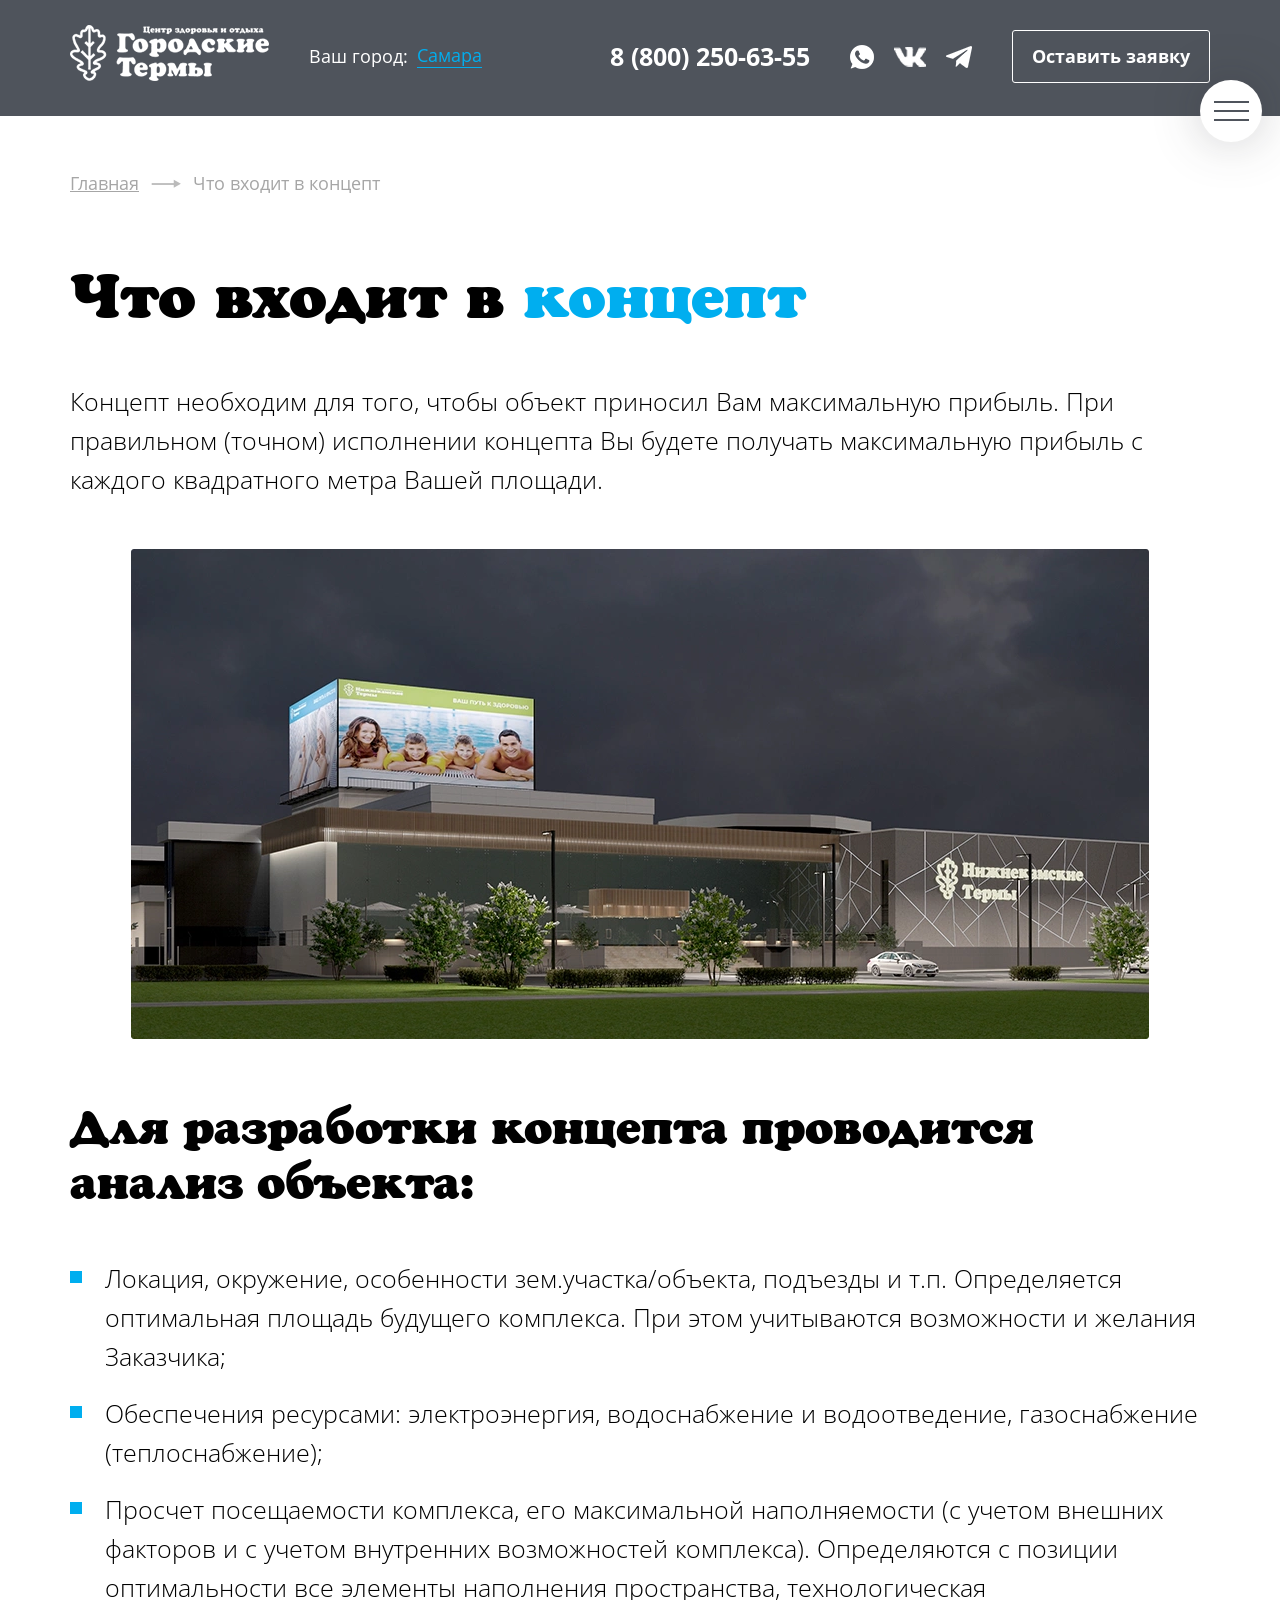
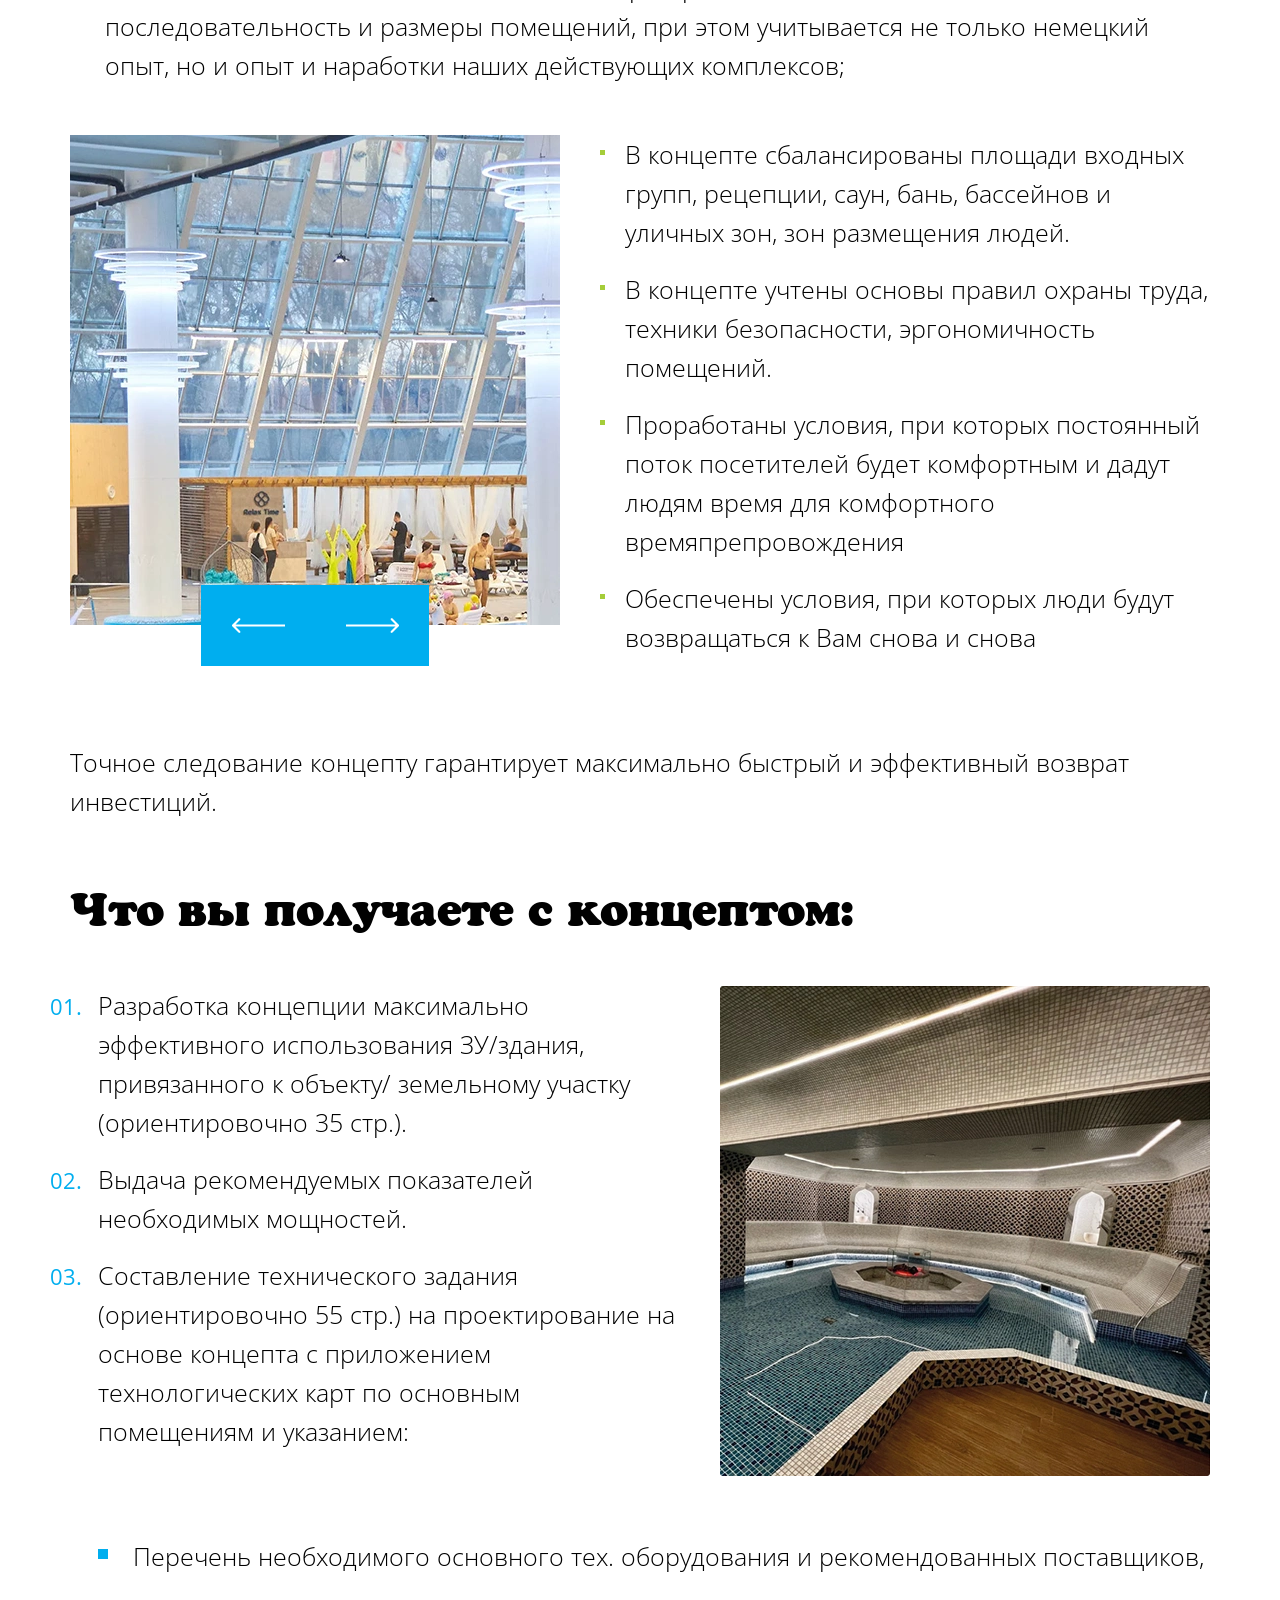
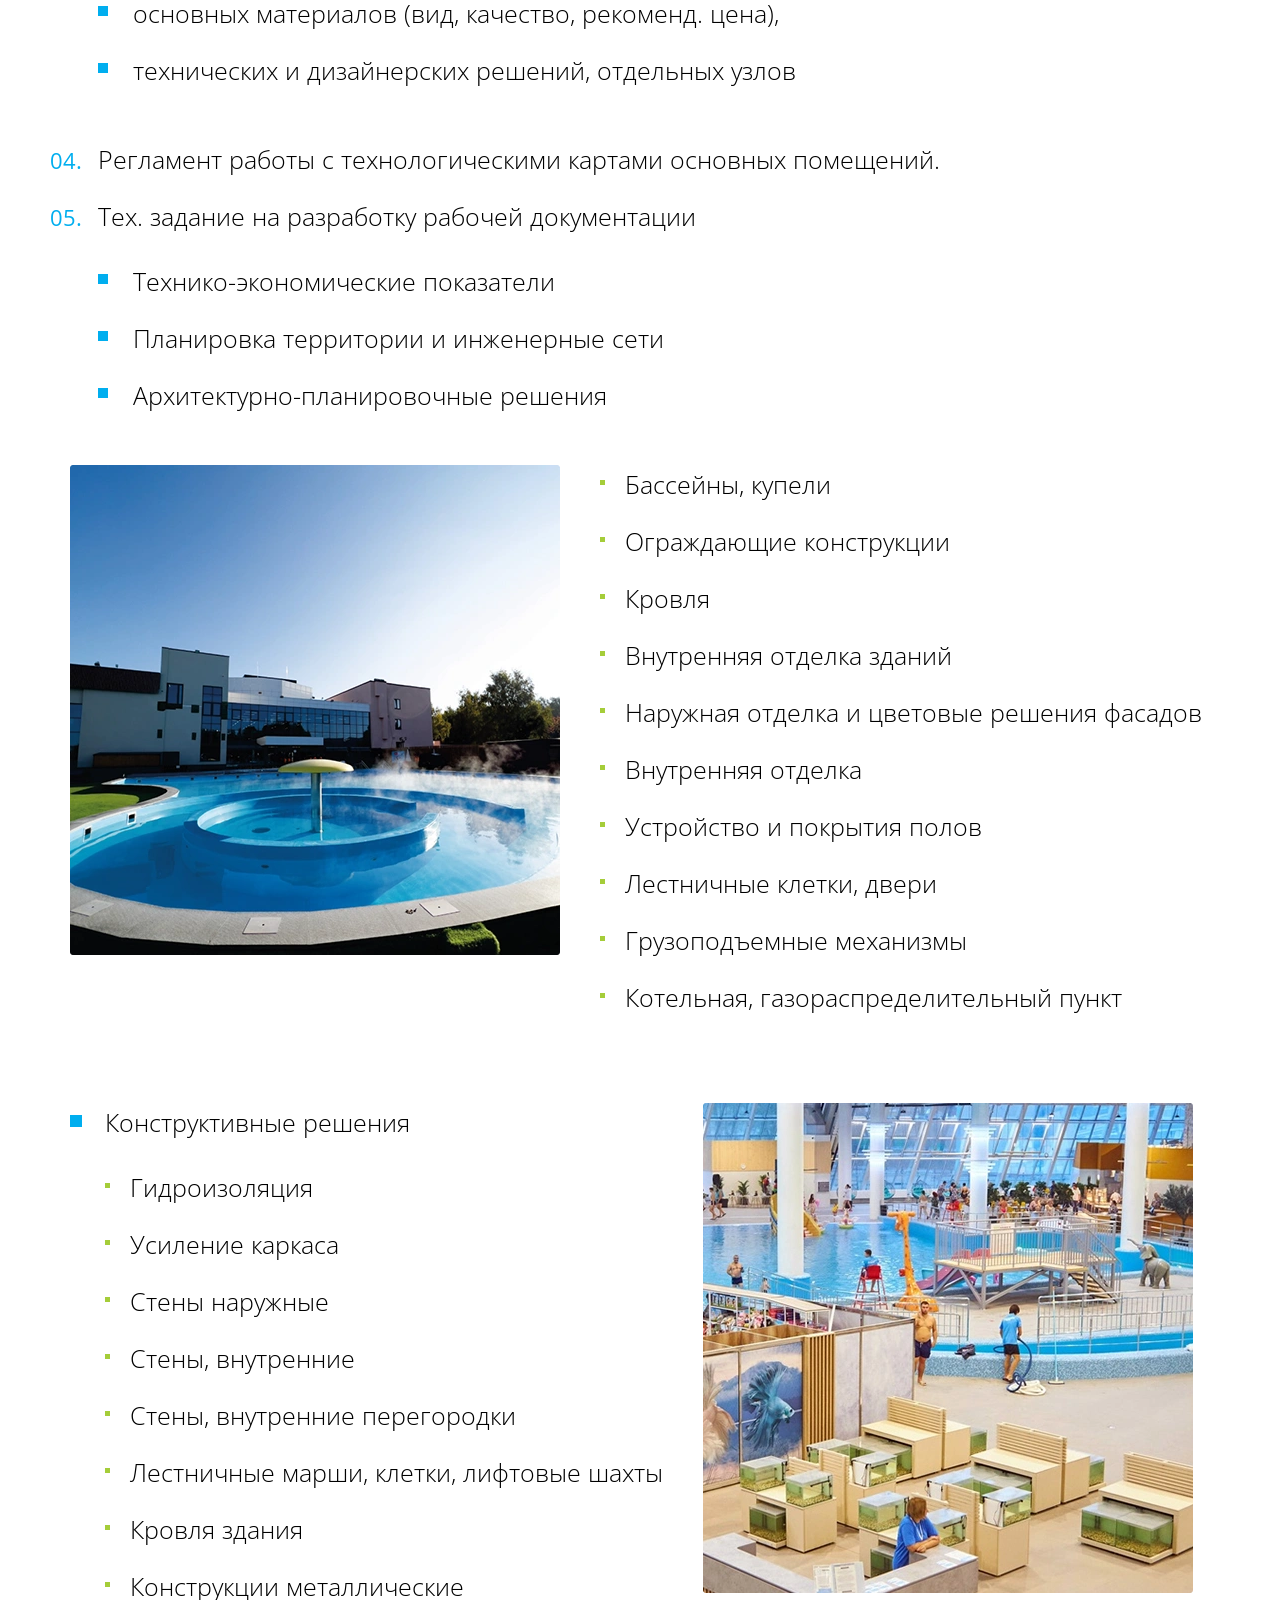
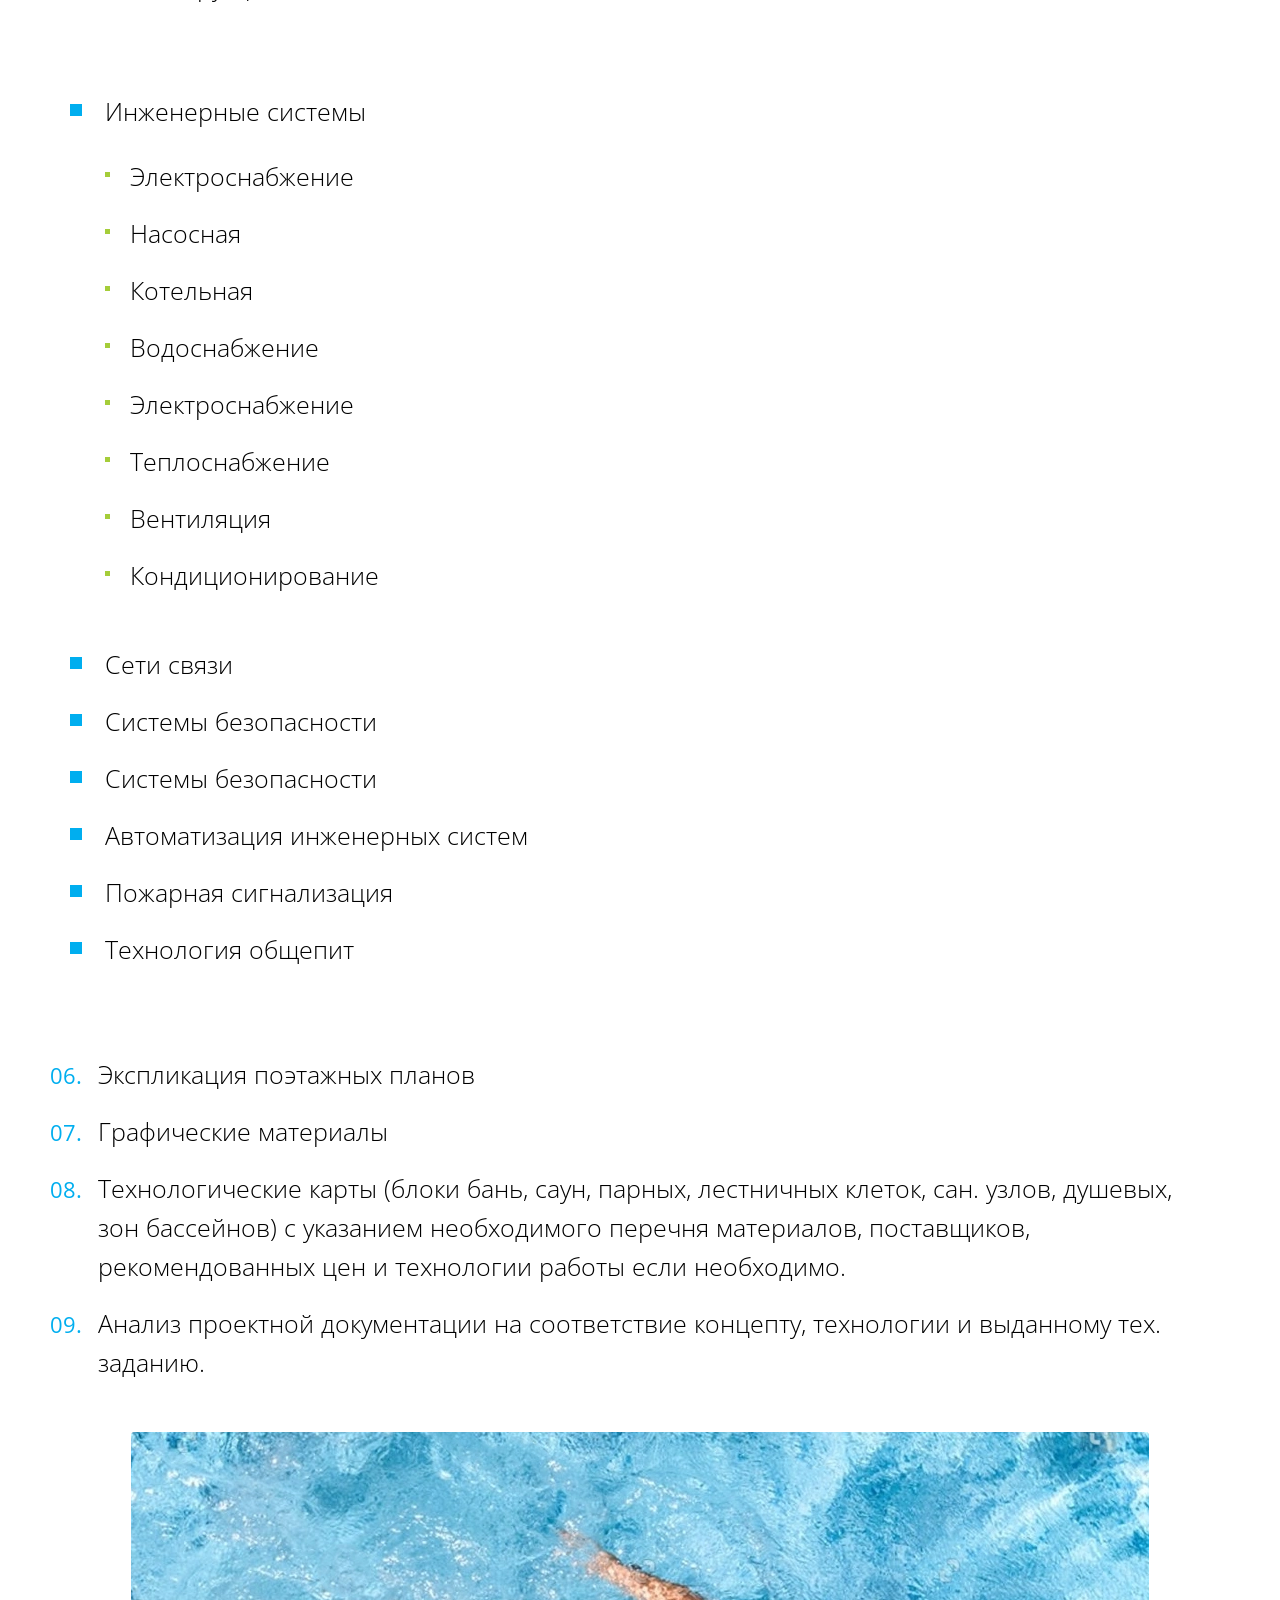
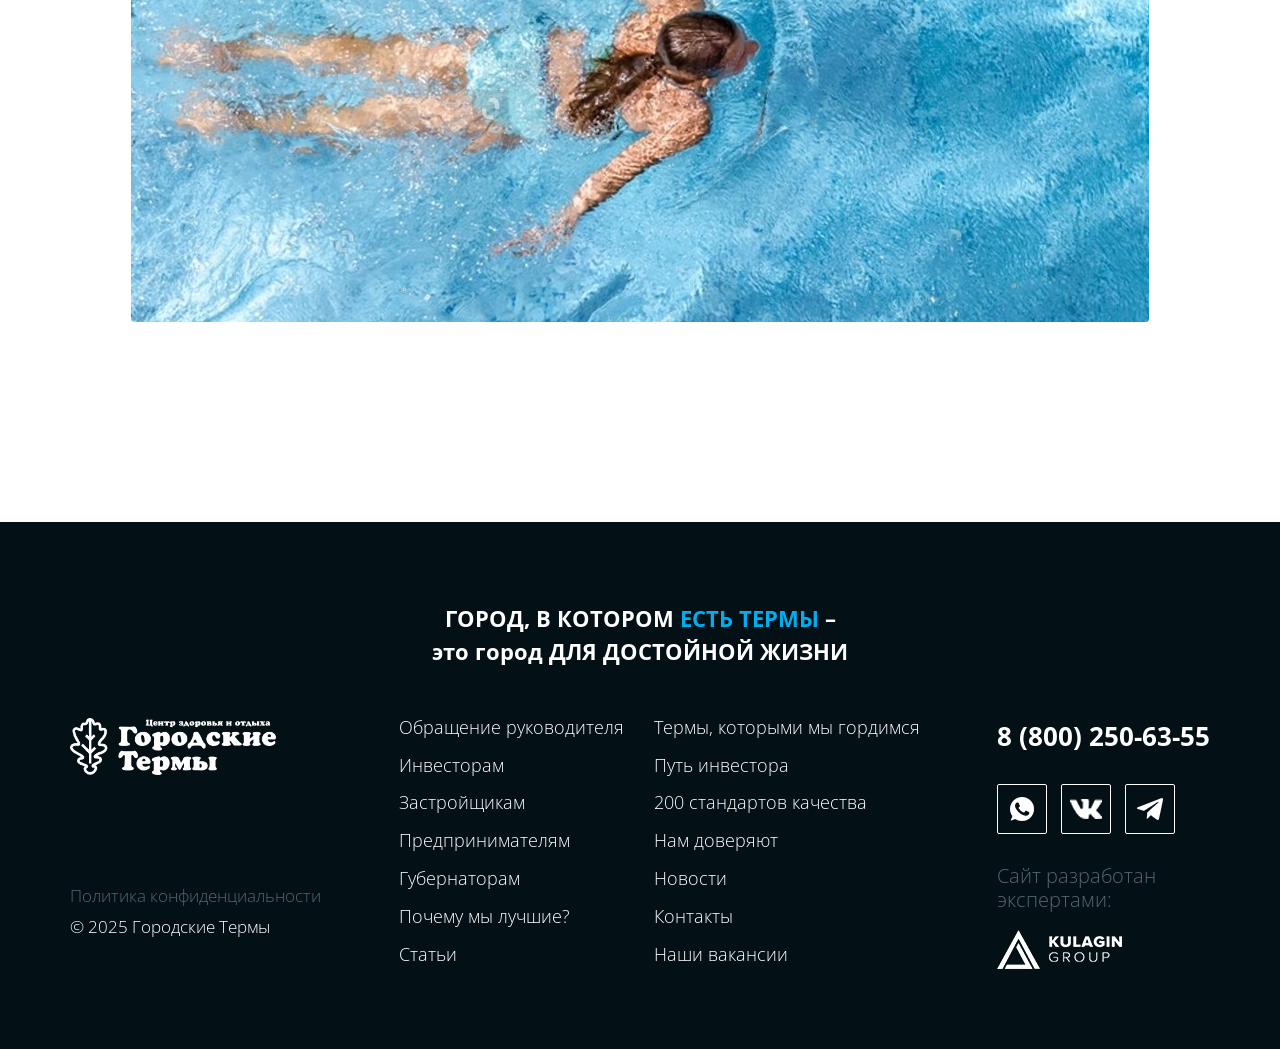
==== commit 89ca5715: "fixes" ====
--- a/concept.html
+++ b/concept.html
@@ -315,7 +315,7 @@
           </div>
           <div class="footer__kulagin desktop">
             <div class="footer__kulagin-title">Сайт разработан <br> экспертами:</div>
-            <a href="#" class="footer__kulagin-link">
+            <a href="https://kulagin-group.ru/" target="_blank" class="footer__kulagin-link">
               <img src="img/kulagin.png" alt="kulagin">
               <img src="img/kulagin-hover.png" alt="kulagin">
             </a>
@@ -348,7 +348,7 @@
         </div>
         <div class="footer__kulagin">
           <div class="footer__kulagin-title">Сайт разработан <br> экспертами:</div>
-          <a href="#" class="footer__kulagin-link">
+          <a href="https://kulagin-group.ru/" target="_blank" class="footer__kulagin-link">
             <img src="img/kulagin.png" alt="kulagin">
             <img src="img/kulagin-hover.png" alt="kulagin">
           </a>
@@ -364,7 +364,7 @@
           <img src="img/close.png" alt="close">
           <img src="img/close-hover.png" alt="close">
         </button>
-        <form class="modal__form form success">
+        <form class="modal__form form">
           <div class="form__success">
             <h3 class="form__title">Ваша заявка <br> успешно отправлена</h3>
             <div class="form__subtitle">Наш представитель свяжется <br> с вами в самые короткие сроки</div>
--- a/css/style.css
+++ b/css/style.css
@@ -543,132 +543,132 @@
 }
 @keyframes noise-anim {
   0% {
-    clip: rect(86px, 9999px, 29px, 0);
+    clip: rect(19px, 9999px, 41px, 0);
   }
   5% {
-    clip: rect(61px, 9999px, 98px, 0);
+    clip: rect(53px, 9999px, 98px, 0);
   }
   10% {
-    clip: rect(71px, 9999px, 68px, 0);
+    clip: rect(23px, 9999px, 84px, 0);
   }
   15% {
-    clip: rect(91px, 9999px, 46px, 0);
+    clip: rect(86px, 9999px, 95px, 0);
   }
   20% {
-    clip: rect(80px, 9999px, 60px, 0);
+    clip: rect(66px, 9999px, 23px, 0);
   }
   25% {
-    clip: rect(71px, 9999px, 32px, 0);
+    clip: rect(77px, 9999px, 82px, 0);
   }
   30% {
-    clip: rect(41px, 9999px, 96px, 0);
+    clip: rect(23px, 9999px, 46px, 0);
   }
   35% {
-    clip: rect(78px, 9999px, 100px, 0);
+    clip: rect(93px, 9999px, 45px, 0);
   }
   40% {
-    clip: rect(56px, 9999px, 61px, 0);
+    clip: rect(43px, 9999px, 70px, 0);
   }
   45% {
-    clip: rect(99px, 9999px, 5px, 0);
+    clip: rect(61px, 9999px, 26px, 0);
   }
   50% {
-    clip: rect(48px, 9999px, 76px, 0);
+    clip: rect(72px, 9999px, 62px, 0);
   }
   55% {
-    clip: rect(53px, 9999px, 35px, 0);
+    clip: rect(86px, 9999px, 17px, 0);
   }
   60% {
-    clip: rect(76px, 9999px, 53px, 0);
+    clip: rect(27px, 9999px, 39px, 0);
   }
   65% {
-    clip: rect(83px, 9999px, 95px, 0);
+    clip: rect(29px, 9999px, 39px, 0);
   }
   70% {
-    clip: rect(52px, 9999px, 31px, 0);
+    clip: rect(67px, 9999px, 94px, 0);
   }
   75% {
-    clip: rect(18px, 9999px, 29px, 0);
+    clip: rect(17px, 9999px, 25px, 0);
   }
   80% {
-    clip: rect(48px, 9999px, 58px, 0);
+    clip: rect(64px, 9999px, 90px, 0);
   }
   85% {
-    clip: rect(33px, 9999px, 100px, 0);
+    clip: rect(4px, 9999px, 8px, 0);
   }
   90% {
-    clip: rect(28px, 9999px, 20px, 0);
+    clip: rect(74px, 9999px, 51px, 0);
   }
   95% {
-    clip: rect(2px, 9999px, 15px, 0);
+    clip: rect(62px, 9999px, 26px, 0);
   }
   100% {
-    clip: rect(11px, 9999px, 52px, 0);
+    clip: rect(44px, 9999px, 86px, 0);
   }
 }
 @keyframes noise-anim-2 {
   0% {
-    clip: rect(83px, 9999px, 20px, 0);
+    clip: rect(23px, 9999px, 25px, 0);
   }
   5% {
-    clip: rect(48px, 9999px, 43px, 0);
+    clip: rect(62px, 9999px, 14px, 0);
   }
   10% {
-    clip: rect(50px, 9999px, 58px, 0);
+    clip: rect(1px, 9999px, 47px, 0);
   }
   15% {
-    clip: rect(18px, 9999px, 85px, 0);
+    clip: rect(83px, 9999px, 89px, 0);
   }
   20% {
-    clip: rect(90px, 9999px, 10px, 0);
+    clip: rect(37px, 9999px, 64px, 0);
   }
   25% {
-    clip: rect(36px, 9999px, 32px, 0);
+    clip: rect(55px, 9999px, 87px, 0);
   }
   30% {
-    clip: rect(22px, 9999px, 25px, 0);
+    clip: rect(12px, 9999px, 31px, 0);
   }
   35% {
-    clip: rect(49px, 9999px, 54px, 0);
+    clip: rect(42px, 9999px, 22px, 0);
   }
   40% {
-    clip: rect(43px, 9999px, 45px, 0);
+    clip: rect(45px, 9999px, 83px, 0);
   }
   45% {
-    clip: rect(49px, 9999px, 19px, 0);
+    clip: rect(25px, 9999px, 57px, 0);
   }
   50% {
-    clip: rect(87px, 9999px, 55px, 0);
+    clip: rect(32px, 9999px, 56px, 0);
   }
   55% {
-    clip: rect(16px, 9999px, 48px, 0);
+    clip: rect(98px, 9999px, 16px, 0);
   }
   60% {
-    clip: rect(43px, 9999px, 10px, 0);
+    clip: rect(18px, 9999px, 29px, 0);
   }
   65% {
-    clip: rect(31px, 9999px, 10px, 0);
+    clip: rect(23px, 9999px, 94px, 0);
   }
   70% {
-    clip: rect(39px, 9999px, 45px, 0);
+    clip: rect(54px, 9999px, 41px, 0);
   }
   75% {
-    clip: rect(93px, 9999px, 68px, 0);
+    clip: rect(93px, 9999px, 86px, 0);
   }
   80% {
-    clip: rect(89px, 9999px, 33px, 0);
+    clip: rect(46px, 9999px, 96px, 0);
   }
   85% {
-    clip: rect(96px, 9999px, 87px, 0);
+    clip: rect(91px, 9999px, 86px, 0);
   }
   90% {
-    clip: rect(72px, 9999px, 32px, 0);
+    clip: rect(3px, 9999px, 48px, 0);
   }
   95% {
-    clip: rect(30px, 9999px, 90px, 0);
+    clip: rect(86px, 9999px, 37px, 0);
   }
   100% {
-    clip: rect(12px, 9999px, 16px, 0);
+    clip: rect(94px, 9999px, 74px, 0);
   }
 }
 @keyframes pulse {
@@ -728,15 +728,41 @@
   width: max-content;
   min-width: -moz-max-content;
   min-width: max-content;
+  width: 103px;
+  min-width: 103px;
+  height: 103px;
+  position: relative;
+  border: 1px solid #000000;
+  border-radius: 50%;
+  transition: 0.3s;
+}
+.interface-circle-button img {
+  position: absolute;
+  top: 50%;
+  left: -50%;
+  transform: translate(0, -50%);
+  transition: 0.3s;
 }
 .interface-circle-button img:last-child {
-  display: none;
+  opacity: 0;
+}
+.interface-circle-button:hover {
+  border-color: #00adef;
+}
+.interface-circle-button:hover img {
+  left: calc(-50% - 5px);
 }
 .interface-circle-button:hover img:first-child {
-  display: none;
+  opacity: 0;
 }
 .interface-circle-button:hover img:last-child {
-  display: block;
+  opacity: 1;
+}
+.interface-circle-button:last-child img {
+  left: 50%;
+}
+.interface-circle-button:last-child:hover img {
+  left: calc(50% + 5px);
 }
 
 .form {
@@ -995,7 +1021,6 @@
   font-size: 18px;
   line-height: 110%;
   min-height: 53px;
-  font-weight: 300;
 }
 .header__button:hover {
   background: #fff;
@@ -1096,7 +1121,11 @@
 .data__link:hover {
   background: #484d54;
 }
+.data__link:hover img {
+  transform: translateX(5px);
+}
 .data__link img {
+  transition: 0.3s;
   margin-left: 10px;
   vertical-align: middle;
 }
@@ -1249,7 +1278,7 @@
 }
 .why__box-item-title {
   font-size: 28px;
-  line-height: 110%;
+  line-height: 40px;
   text-transform: uppercase;
   color: #000;
   font-weight: 700;
@@ -1257,7 +1286,7 @@
 }
 .why__box-item-text {
   font-size: 18px;
-  line-height: 110%;
+  line-height: 28px;
   color: #000;
   font-weight: 300;
   font-family: OpenSans, sans-serif;
@@ -1651,9 +1680,10 @@
 }
 .complex__title {
   max-width: 210px;
-  margin: 0 auto 26px;
+  margin: 0 auto 20px;
   color: #fff;
   text-align: center;
+  text-transform: uppercase;
 }
 .complex__subtitle {
   font-size: 23px;
@@ -1726,14 +1756,14 @@
   background: #00aeef;
 }
 .complex__info {
-  margin: 70px auto 0;
-  padding: 0 10px;
+  margin: 40px auto 0;
+  padding: 0 9px;
 }
 .complex__info-title {
   font-size: 28px;
   line-height: 38px;
   color: #fff;
-  font-family: OpenSans, sans-serif;
+  font-family: AGCrownStyle, sans-serif;
   text-align: center;
   margin-bottom: 20px;
   font-weight: 800;
@@ -1815,7 +1845,7 @@
   font-size: 28px;
   line-height: 38px;
   color: #ffffff;
-  font-family: OpenSans, sans-serif;
+  font-family: AGCrownStyle, sans-serif;
   text-align: center;
 }
 .whom__title span {
@@ -1885,7 +1915,7 @@
 .best__row {
   display: flex;
   flex-direction: column;
-  gap: 28px;
+  gap: 46px;
 }
 .best__box {
   display: flex;
@@ -1963,6 +1993,11 @@
   width: 100%;
   aspect-ratio: 1.5;
   margin-bottom: 20px;
+  cursor: pointer;
+  overflow: hidden;
+}
+.news__card-img:hover img {
+  transform: scale(1.1);
 }
 .news__card-img img {
   width: 100%;
@@ -1970,6 +2005,7 @@
   max-width: none;
   -o-object-fit: cover;
   object-fit: cover;
+  transition: 0.3s;
 }
 .news__card-title {
   font-size: 20px;
@@ -1978,6 +2014,11 @@
   font-weight: 700;
   font-family: OpenSans, sans-serif;
   margin-bottom: 20px;
+  text-decoration: none;
+  cursor: pointer;
+}
+.news__card-title:hover {
+  color: #00aeef;
 }
 .news__card-link {
   font-size: 17px;
@@ -1992,12 +2033,16 @@
 }
 .news__card-link-img {
   display: flex;
+  transition: 0.3s;
 }
 .news__card-link-img img:last-child {
   display: none;
 }
 .news__card-link:hover {
   color: #1588bd;
+}
+.news__card-link:hover .news__card-link-img {
+  transform: translateX(5px);
 }
 .news__card-link:hover .news__card-link-img img:first-child {
   display: none;
@@ -2151,7 +2196,7 @@
 .concept__burger {
   position: fixed;
   right: 18px;
-  top: 304px;
+  top: 80px;
   width: 62px;
   height: 62px;
   border-radius: 50%;
@@ -2247,7 +2292,7 @@
   color: #000000;
   font-family: AGCrownStyle, sans-serif;
   text-align: center;
-  margin-bottom: 25px;
+  margin-bottom: 18px;
 }
 .concept__title span {
   color: #00aeef;
@@ -2281,7 +2326,11 @@
   font-family: OpenSans, sans-serif;
   margin: 26px 0;
 }
+.concept__content p:first-child {
+  margin-top: 0;
+}
 .concept__content ol {
+  list-style-type: decimal-leading-zero;
   padding-left: 18px;
 }
 .concept__content ol li {
@@ -2306,15 +2355,22 @@
   position: absolute;
   left: 0;
   top: 7px;
-  width: 10px;
-  height: 10px;
+  width: 9px;
+  height: 9px;
   background: #00aeef;
 }
 .concept__content ul.green li::before {
   top: 10px;
+  width: 5px;
+  height: 5px;
+  background: #a5cd39;
+}
+.concept__content ul.pl {
+  padding-left: 22px;
+}
+.concept__content ul.pl li::before {
   width: 7px;
   height: 7px;
-  background: #a5cd39;
 }
 .concept__content li {
   margin: 15px 0;
@@ -2327,6 +2383,10 @@
 }
 .concept__content li ul, .concept__content li ol {
   margin-top: 26px;
+}
+.concept__content li ul li::before {
+  width: 7px;
+  height: 7px;
 }
 .concept__content h2, .concept__content h3 {
   font-size: 26px;
@@ -2463,6 +2523,7 @@
     max-width: max-content;
     font-size: 80px;
     margin-bottom: 20px;
+    transform: translateX(-5px);
   }
   .main__title-second {
     position: absolute;
@@ -2495,7 +2556,7 @@
     font-size: 60px;
     line-height: 78px;
     text-align: left;
-    margin-bottom: 55px;
+    margin-bottom: 48px;
   }
   .concept__interface {
     display: flex;
@@ -2517,8 +2578,26 @@
   .concept__content-row ul, .concept__content-row ol {
     margin-top: 0;
   }
+  .concept__content ul li {
+    padding-left: 35px;
+  }
+  .concept__content ul li::before {
+    width: 12px;
+    height: 12px;
+    top: 12px;
+  }
   .concept__content ul.pl {
     padding-left: 28px;
+  }
+  .concept__content ul.pl li::before {
+    width: 10px;
+    height: 10px;
+  }
+  .concept__content ul.green li {
+    padding-left: 25px;
+  }
+  .concept__content ul.green li::before {
+    top: 15px;
   }
   .concept__content p, .concept__content ul, .concept__content ol {
     font-size: 25px;
@@ -2526,7 +2605,11 @@
     margin-bottom: 50px;
   }
   .concept__content li {
-    margin: 25px 0;
+    margin: 18px 0;
+  }
+  .concept__content li ul li::before {
+    width: 10px;
+    height: 10px;
   }
   .concept__content h2, .concept__content h3 {
     font-size: 45px;
@@ -2534,22 +2617,8 @@
     margin: 60px 0 50px;
   }
   .concept__content ol li::marker {
-    font-size: 20px;
+    font-size: 22px;
     line-height: 110%;
-  }
-  .concept__content ul li {
-    padding-left: 35px;
-  }
-  .concept__content ul li::before {
-    width: 13px;
-    height: 13px;
-    top: 12px;
-  }
-  .concept__content ul.green li {
-    padding-left: 25px;
-  }
-  .concept__content ul.green li::before {
-    top: 15px;
   }
   .send {
     position: relative;
@@ -2691,6 +2760,9 @@
     right: calc(100% + 25px);
     top: 15px;
   }
+  .complex__card-num {
+    margin-top: 2px;
+  }
   .king__row {
     flex-direction: row;
     align-items: center;
@@ -2723,6 +2795,10 @@
     grid-area: 1/2/2/3;
     margin: -100px 0 0;
     min-width: 320px;
+  }
+  .data__card-item-text.small {
+    font-size: 32px;
+    line-height: 27px;
   }
   .data__link {
     grid-area: 2/2/3/3;
@@ -2854,6 +2930,7 @@
   }
   .footer__kulagin-title {
     font-size: 20px;
+    line-height: 24px;
   }
   .footer__kulagin-link {
     width: 125px;
@@ -2975,6 +3052,7 @@
   .calc__box {
     border: 1px solid #000000;
     padding: 44px 20px 80px;
+    border-top: none;
   }
   .calc__box-text {
     text-align: left;
@@ -2982,6 +3060,9 @@
   }
   .calc__form {
     flex-direction: row;
+  }
+  .calc__info {
+    text-align: left;
   }
   .profit__interface {
     margin-top: 60px;
@@ -3036,18 +3117,22 @@
   .why__box-item {
     display: flex;
     gap: 40px;
-    align-items: center;
+    align-items: flex-start;
   }
   .why__box-item-content {
     max-width: 406px;
   }
   .why__box-item-line {
+    margin-top: 15px;
     height: 2px;
     background: #000;
     width: 100px;
     min-width: 100px;
     display: block;
   }
+  .why__box-item-text {
+    line-height: 26px;
+  }
   .main {
     min-height: 660px;
     padding-top: 110px;
@@ -3057,6 +3142,7 @@
   }
   .main__title {
     font-size: 110px;
+    transform: translateX(-7px);
   }
   .main__subtitle {
     font-size: 30px;
@@ -3302,6 +3388,7 @@
   }
   .complex__card-num {
     font-size: 26px;
+    margin-top: 4px;
   }
   .spa {
     margin-bottom: 198px;
@@ -3450,6 +3537,7 @@
   .king__photo {
     width: 585px;
     min-width: 585px;
+    padding: 0 0 50px 50px;
   }
   .king__photo::before {
     width: 232px;
@@ -3461,6 +3549,7 @@
   }
   .king__text {
     font-size: 23px;
+    line-height: 37px;
     margin-bottom: 28px;
   }
   .king__text.last {
@@ -3507,11 +3596,12 @@
   }
   .why__box-item-text {
     font-size: 25px;
-    line-height: 110%;
+    line-height: 36px;
   }
   .why__box-item-line {
     width: 183px;
     min-width: 183px;
+    margin-top: 25px;
   }
   .why__title {
     max-width: 1166px;
@@ -3542,7 +3632,7 @@
   .data__card {
     min-width: 506px;
     width: 506px;
-    padding: 70px 40px 80px 62px;
+    padding: 70px 18px 80px 46px;
     margin-top: -208px;
   }
   .data__card-footer {
@@ -3561,14 +3651,19 @@
     line-height: 110%;
   }
   .data__card-item-text {
-    font-size: 70px;
+    font-size: 58px;
     line-height: 110%;
   }
   .data__card-item-text.small {
-    font-size: 60px;
+    font-size: 54px;
+    line-height: 62px;
   }
   .data__title {
     margin-bottom: 70px;
+  }
+  .data__title span {
+    display: block;
+    margin-bottom: -14px;
   }
   .data__row {
     gap: 45px 95px;
@@ -3586,11 +3681,11 @@
   }
   .data__box-item-title {
     font-size: 25px;
-    line-height: 110%;
+    line-height: 36px;
   }
   .data__box-item-text {
     font-size: 22px;
-    line-height: 110%;
+    line-height: 36px;
   }
   .main {
     min-height: 818px;
